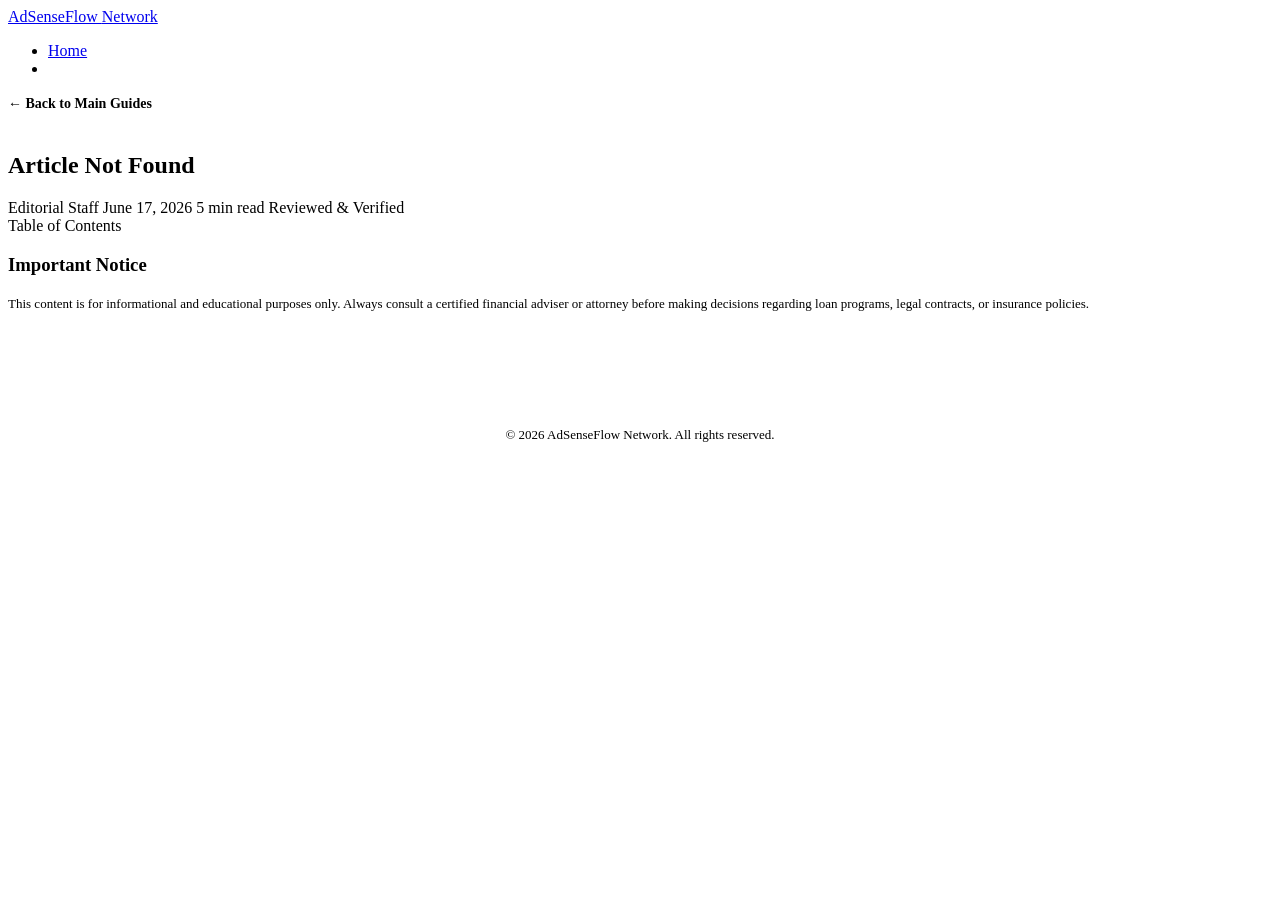
==== post.html @ 76a78857 "AutoPilot: update post.html" ====
<!DOCTYPE html>
<html lang="en">
<head>
  <meta charset="UTF-8">
  <meta name="viewport" content="width=device-width, initial-scale=1.0">
  <title>Article - AdSenseFlow Network</title>
  <link rel="stylesheet" href="blog.css">
  <link rel="preconnect" href="https://fonts.googleapis.com">
  <link rel="preconnect" href="https://fonts.gstatic.com" crossorigin>
  <link href="https://fonts.googleapis.com/css2?family=Inter:wght@400;500;600;700;800&display=swap" rel="stylesheet">
  <script src="data/keywords.js"></script>
  <script src="data/posts.js"></script>
  <script src="data/site-config.js" onerror="window.siteConfig=null;"></script>
</head>
<body>

  <!-- Blog Header -->
  <header>
    <div class="header-container">
      <a href="index.html" class="logo" id="site-logo">
        AdSenseFlow <span>Network</span>
      </a>
      <nav>
        <ul class="nav-links">
          <li><a href="index.html">Home</a></li>
          <li><a href="admin.html" style="background: var(--secondary); color: white; padding: 6px 12px; border-radius: 6px; font-size: 13px;">Admin Panel</a></li>
        </ul>
      </nav>
    </div>
  </header>

  <!-- Article Details Grid -->
  <main class="main-layout">
    <!-- Left Column: Article Body -->
    <article class="article-container">
      <a href="index.html" style="text-decoration: none; color: var(--primary); font-size: 14px; font-weight: 600; display: inline-flex; align-items: center; gap: 4px; margin-bottom: 20px;">
        &larr; Back to Main Guides
      </a>

      <div class="article-header">
        <h1 class="article-title" id="art-title">Loading Article...</h1>
        
        <div class="article-meta-info">
          <span class="author-badge" id="art-author">Editorial Staff</span>
          <span id="art-date">June 17, 2026</span>
          <span id="art-readtime">5 min read</span>
          <span class="editorial-status">Reviewed & Verified</span>
        </div>
      </div>

      <!-- Table of Contents Box -->
      <div class="toc-box">
        <div class="toc-title">Table of Contents</div>
        <ul class="toc-list" id="toc-list-container">
          <!-- Populated dynamically via JS -->
        </ul>
      </div>

      <!-- Article Rich Text Content -->
      <div class="article-body" id="art-content">
        <!-- Loaded dynamically via JS -->
      </div>
    </article>

    <!-- Right Column: Sidebar -->
    <aside class="sidebar">
      <!-- High CPC Sidebar Ad Slot -->
      <div class="adsense-placeholder sidebar-ad" id="post-sidebar-ad-slot">
        <!-- Dynamic Ad Banner -->
      </div>

      <!-- Custom Niche Advisory -->
      <div class="widget">
        <h3 class="widget-title">Important Notice</h3>
        <p style="font-size: 13px; color: var(--text-muted); line-height: 1.5;">
          This content is for informational and educational purposes only. Always consult a certified financial adviser or attorney before making decisions regarding loan programs, legal contracts, or insurance policies.
        </p>
      </div>
    </aside>
  </main>

  <footer style="text-align: center; padding: 40px 20px; border-top: 1px solid var(--border); color: var(--text-muted); font-size: 13px; background-color: white; margin-top: 60px;">
    <p>&copy; 2026 <span id="footer-site-name">AdSenseFlow Network</span>. All rights reserved.</p>
  </footer>

  <script>
    // Fetch Article from local data
    try {
      const urlParams = new URLSearchParams(window.location.search);
      const postId = urlParams.get('id');
      const localPosts = JSON.parse(localStorage.getItem('local_generated_posts')) || [];
      const allPosts = [...localPosts, ...(window.postsData || [])];
      const keywords = window.keywordsData || {};
      
      const post = allPosts.find(p => p.id === postId);
      if (post) {
        renderArticle(post, keywords);
      } else {
        document.getElementById('art-title').textContent = "Article Not Found";
      }
    } catch (err) {
      console.error("Error reading article data:", err);
    }

    function renderArticle(post, keywords) {
      document.title = `${post.title} - ${post.site}`;
      document.getElementById('site-logo').innerHTML = `${post.site.split(' ')[0]} <span>${post.site.split(' ').slice(1).join(' ') || 'Blog'}</span>`;
      document.getElementById('footer-site-name').textContent = post.site;

      document.getElementById('art-title').textContent = post.title;
      document.getElementById('art-author').textContent = `By ${post.author || post.user || 'Editorial Staff'}`;
      
      const publishDate = new Date(post.date);
      document.getElementById('art-date').textContent = publishDate.toLocaleDateString('en-US', {
        year: 'numeric', month: 'long', day: 'numeric'
      });
      document.getElementById('art-readtime').textContent = post.readTime || '5 min read';

      // Insert Content
      const bodyContainer = document.getElementById('art-content');
      bodyContainer.innerHTML = post.content;

      // Extract Headings for TOC
      const headings = bodyContainer.querySelectorAll('h2');
      const tocContainer = document.getElementById('toc-list-container');
      tocContainer.innerHTML = "";
      
      if (headings.length > 0) {
        headings.forEach((h, index) => {
          const id = `heading-${index}`;
          h.id = id;
          
          const li = document.createElement('li');
          li.innerHTML = `<a href="#${id}">${h.textContent}</a>`;
          tocContainer.appendChild(li);
        });
      } else {
        document.querySelector('.toc-box').style.display = 'none';
      }

      // Populate AdSense Placeholders inside the content
      populatePlaceholders(post.category);
    }

    function populatePlaceholders(niche) {
      // Sidebar Ad
      const ads = {
        finance: {
          title: "Top High-Yield Savings Accounts - Up to 5.2% APY",
          desc: "Maximize interest on cash with federally insured accounts. No monthly fees, minimum deposit starting at $100.",
          url: "www.smartfinance-yields.com"
        },
        insurance: {
          title: "Get Free Health Insurance Quotes in Under 60 Seconds",
          desc: "Self-employed plans start under $150/mo. Compare comprehensive medical, dental & vision plans.",
          url: "www.insurancechoice-us.com"
        },
        legal: {
          title: "Injured in a Car Crash? Claim Financial Compensation Today",
          desc: "Attorneys fight to win payment for medical expenses, lost wages, and pain. 100% free legal assessment.",
          url: "www.injuryhelp-network.com"
        },
        tech: {
          title: "Enterprise CRM Software - Free 14-Day Full Access Trial",
          desc: "Scale pipeline management, automate follow-ups, and integrate team emails in one intuitive workspace.",
          url: "www.growthflow-crm.com"
        }
      };

      const ad = ads[niche] || ads.finance;
      
      // Sidebar ad slot
      document.getElementById('post-sidebar-ad-slot').innerHTML = `
        <div class="simulated-ad-title" onclick="alert('Simulated AdSense revenue added! Niche value: ${niche}')">
          ${ad.title}
        </div>
        <div class="simulated-ad-desc">${ad.desc}</div>
        <div class="simulated-ad-url">${ad.url}</div>
      `;

      // Content Ads (dynamic matching within body)
      const inArticlePlaceholders = document.querySelectorAll('.adsense-placeholder');
      inArticlePlaceholders.forEach(placeholder => {
        if (placeholder.id === 'post-sidebar-ad-slot') return;
        
        const slotType = placeholder.dataset.slot;
        let slotAd = {...ad};
        
        if (slotType === 'top-banner') {
          slotAd.title = `AD: Best Local Offers for ${niche.toUpperCase()}`;
          slotAd.desc = `Instantly search and connect with qualified local professionals in your state. Compare ratings, prices and check certifications.`;
        } else {
          slotAd.title = `AD: Sponsored Official Guide for ${niche === 'finance' ? 'Refinancing Loans' : 'Claims & Savings'}`;
        }
        
        placeholder.innerHTML = `
          <div class="simulated-ad-title" onclick="alert('Simulated Content Ad click! High CPC CTR recorded for: ${niche}')">
            ${slotAd.title}
          </div>
          <div class="simulated-ad-desc">${slotAd.desc}</div>
          <div class="simulated-ad-url">${slotAd.url}</div>
        `;
      });
    }
  </script>
</body>
</html>
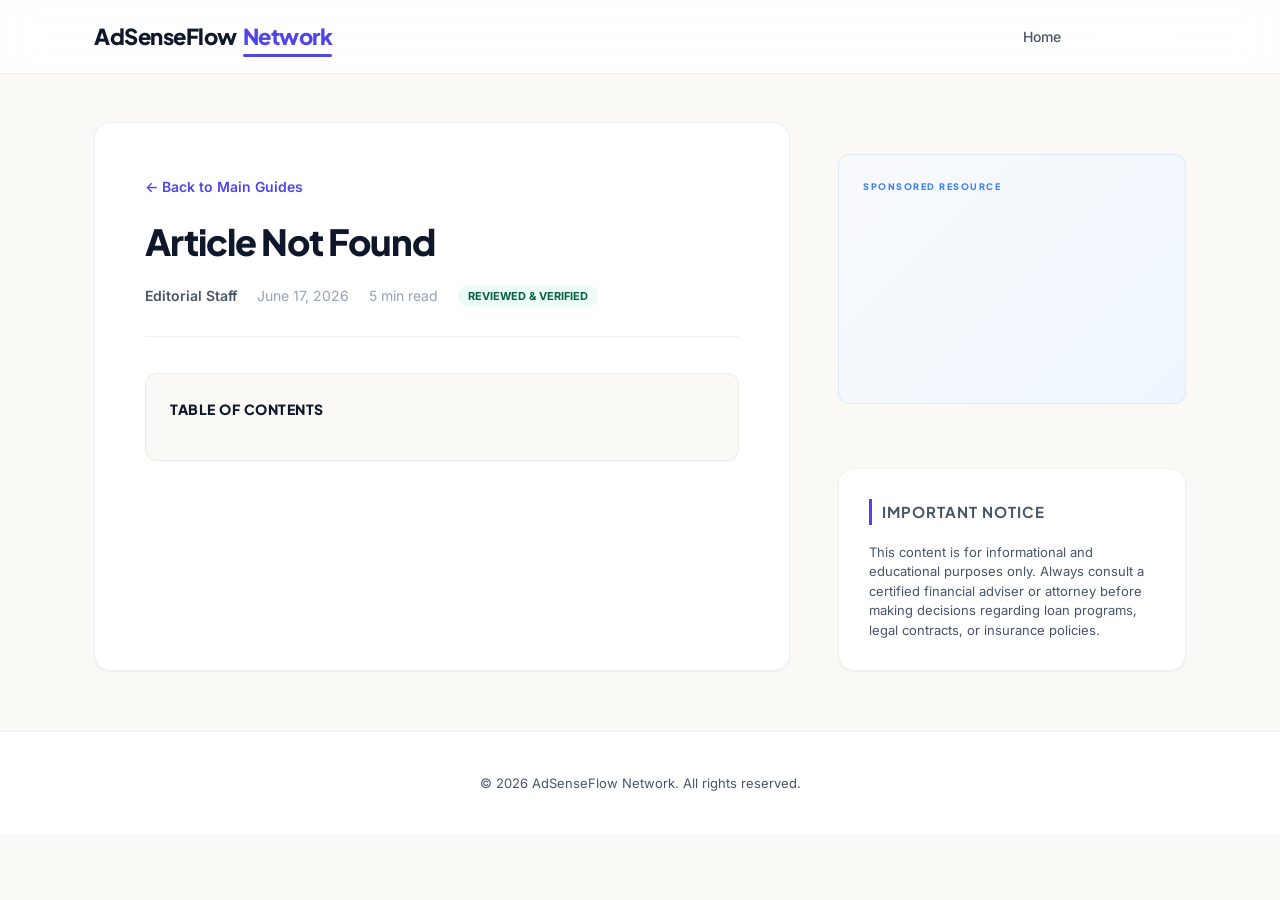
==== commit 79215ad6: "AutoPilot: update post.html" ====
--- a/post.html
+++ b/post.html
@@ -11,6 +11,29 @@
   <script src="data/keywords.js"></script>
   <script src="data/posts.js"></script>
   <script src="data/site-config.js" onerror="window.siteConfig=null;"></script>
+  <script>
+    // Apply Vercel Site-Specific Theme Config dynamically
+    if (window.siteConfig) {
+      const root = document.documentElement;
+      if (window.siteConfig.primaryColor) {
+        root.style.setProperty('--primary', window.siteConfig.primaryColor);
+        root.style.setProperty('--primary-glow', window.siteConfig.primaryColor + '1a');
+        root.style.setProperty('--border-focus', window.siteConfig.primaryColor);
+      }
+      if (window.siteConfig.bgMain) {
+        root.style.setProperty('--bg-main', window.siteConfig.bgMain);
+      }
+      if (window.siteConfig.fontHeading) {
+        root.style.setProperty('--font-headings', window.siteConfig.fontHeading);
+      }
+      // Add layout class after DOM content loaded
+      document.addEventListener('DOMContentLoaded', () => {
+        if (window.siteConfig.layoutStyle) {
+          document.body.classList.add('layout-' + window.siteConfig.layoutStyle);
+        }
+      });
+    }
+  </script>
 </head>
 <body>
 
@@ -84,6 +107,48 @@
   </footer>
 
   <script>
+    // 15개 사이트별 고유 디자인 테마 설정 (로컬 데모/어드민 환경에서도 실시간 반영되도록 동기화)
+    const SITE_DESIGN_THEMES = {
+      "Smart Wallet Guide": { primary: "#4f46e5", bg_main: "#faf9f6", font_headings: "'Plus Jakarta Sans'", layout: "modern" },
+      "Wealth Builder Daily": { primary: "#0f766e", bg_main: "#f4fcfb", font_headings: "'Outfit'", layout: "clean" },
+      "Federal Aid Center": { primary: "#1d4ed8", bg_main: "#f8fafc", font_headings: "'Inter'", layout: "classic" },
+      "Insurance Advisor US": { primary: "#047857", bg_main: "#f0fdf4", font_headings: "'Plus Jakarta Sans'", layout: "modern" },
+      "Premium Saver Blog": { primary: "#0369a1", bg_main: "#f0f9ff", font_headings: "'Outfit'", layout: "clean" },
+      "Care Cover Digest": { primary: "#0e7490", bg_main: "#f0fdfa", font_headings: "'Inter'", layout: "classic" },
+      "Justice Alert News": { primary: "#b91c1c", bg_main: "#fdf2f2", font_headings: "'Playfair Display', serif", layout: "serif" },
+      "Class Action Tracker": { primary: "#7c2d12", bg_main: "#fff7ed", font_headings: "'Merriweather', serif", layout: "serif" },
+      "Claim Rights Portal": { primary: "#1e293b", bg_main: "#fafafa", font_headings: "'Plus Jakarta Sans'", layout: "modern" },
+      "SaaS Finder Lab": { primary: "#6d28d9", bg_main: "#faf5ff", font_headings: "'Outfit'", layout: "clean" },
+      "Cloud Tech Review": { primary: "#0284c7", bg_main: "#f0f9ff", font_headings: "'Plus Jakarta Sans'", layout: "modern" },
+      "Secure Agency Blog": { primary: "#0f172a", bg_main: "#f8fafc", font_headings: "'Inter'", layout: "classic" },
+      "Side Income Engine": { primary: "#059669", bg_main: "#fafaf9", font_headings: "'Plus Jakarta Sans'", layout: "modern" },
+      "Passive Income Academy": { primary: "#b45309", bg_main: "#fffbeb", font_headings: "'Outfit'", layout: "clean" },
+      "Smart Dollar Hack": { primary: "#4f46e5", bg_main: "#f9fafb", font_headings: "'Inter'", layout: "classic" }
+    };
+
+    function applyDynamicTheme(theme) {
+      if (!theme) return;
+      const root = document.documentElement;
+      if (theme.primary) {
+        root.style.setProperty('--primary', theme.primary);
+        root.style.setProperty('--primary-glow', theme.primary + '1a');
+        root.style.setProperty('--border-focus', theme.primary);
+      }
+      if (theme.bg_main || theme.bgMain) {
+        root.style.setProperty('--bg-main', theme.bg_main || theme.bgMain);
+      }
+      if (theme.font_headings || theme.fontHeading) {
+        root.style.setProperty('--font-headings', theme.font_headings || theme.fontHeading);
+      }
+      
+      // 레이아웃 클래스 변경
+      document.body.className = document.body.className.replace(/\blayout-\S+/g, '');
+      const layout = theme.layout || theme.layoutStyle;
+      if (layout) {
+        document.body.classList.add('layout-' + layout);
+      }
+    }
+
     // Fetch Article from local data
     try {
       const urlParams = new URLSearchParams(window.location.search);
@@ -103,6 +168,12 @@
     }
 
     function renderArticle(post, keywords) {
+      // 실시간 테마 적용 (로컬 프리뷰 모드일 때 실행)
+      if (!window.siteConfig) {
+        const theme = SITE_DESIGN_THEMES[post.site];
+        applyDynamicTheme(theme);
+      }
+
       document.title = `${post.title} - ${post.site}`;
       document.getElementById('site-logo').innerHTML = `${post.site.split(' ')[0]} <span>${post.site.split(' ').slice(1).join(' ') || 'Blog'}</span>`;
       document.getElementById('footer-site-name').textContent = post.site;
--- a/blog.css
+++ b/blog.css
@@ -0,0 +1,570 @@
+/* blog.css - Ultra Premium, Modern & Minimalist Editorial Design System (US Style) */
+@import url('https://fonts.googleapis.com/css2?family=Plus+Jakarta+Sans:wght@400;500;600;700;800&family=Inter:wght@400;500;600&display=swap');
+
+:root {
+  --font-headings: 'Plus Jakarta Sans', -apple-system, sans-serif;
+  --font-body: 'Inter', -apple-system, sans-serif;
+  
+  /* Color Palette: Modern US Editorial (Sleek Slate & Royal Indigo Accent) */
+  --bg-main: #faf9f6; /* Premium Warm Off-White */
+  --bg-card: #ffffff;
+  --text-primary: #0f172a; /* Deep Slate/Navy */
+  --text-muted: #475569; /* Muted Slate */
+  --text-light: #94a3b8;
+  --primary: #4f46e5; /* Indigo */
+  --primary-glow: rgba(79, 70, 229, 0.1);
+  --border: rgba(15, 23, 42, 0.06); /* Soft subtle borders */
+  --border-focus: #4f46e5;
+  
+  --radius-lg: 16px;
+  --radius-md: 12px;
+  --radius-sm: 8px;
+  
+  --shadow-sm: 0 1px 3px rgba(0, 0, 0, 0.02), 0 1px 2px rgba(0, 0, 0, 0.04);
+  --shadow-md: 0 10px 30px -10px rgba(15, 23, 42, 0.08);
+  --transition: all 0.3s cubic-bezier(0.16, 1, 0.3, 1);
+}
+
+* {
+  box-sizing: border-box;
+  margin: 0;
+  padding: 0;
+  -webkit-font-smoothing: antialiased;
+}
+
+body {
+  font-family: var(--font-body);
+  background-color: var(--bg-main);
+  color: var(--text-primary);
+  line-height: 1.7;
+}
+
+/* Premium Navigation Header */
+header {
+  background: rgba(255, 255, 255, 0.85);
+  backdrop-filter: blur(20px);
+  -webkit-backdrop-filter: blur(20px);
+  border-bottom: 1px solid var(--border);
+  position: sticky;
+  top: 0;
+  z-index: 100;
+  transition: var(--transition);
+}
+
+.header-container {
+  max-width: 1140px;
+  margin: 0 auto;
+  display: flex;
+  justify-content: space-between;
+  align-items: center;
+  padding: 18px 24px;
+}
+
+.logo {
+  font-family: var(--font-headings);
+  font-size: 22px;
+  font-weight: 800;
+  color: var(--text-primary);
+  text-decoration: none;
+  letter-spacing: -0.5px;
+  display: flex;
+  align-items: center;
+  gap: 6px;
+}
+
+.logo span {
+  color: var(--primary);
+  position: relative;
+}
+
+.logo span::after {
+  content: '';
+  position: absolute;
+  bottom: -2px;
+  left: 0;
+  width: 100%;
+  height: 3px;
+  background-color: var(--primary);
+  border-radius: 2px;
+}
+
+.nav-links {
+  display: flex;
+  align-items: center;
+  gap: 24px;
+  list-style: none;
+}
+
+.nav-links a {
+  text-decoration: none;
+  color: var(--text-muted);
+  font-size: 14px;
+  font-weight: 500;
+  transition: var(--transition);
+}
+
+.nav-links a:hover {
+  color: var(--primary);
+}
+
+.site-selector-container {
+  display: flex;
+  align-items: center;
+  gap: 8px;
+  background: rgba(15, 23, 42, 0.03);
+  padding: 6px 14px;
+  border-radius: 30px;
+  border: 1px solid var(--border);
+}
+
+.site-select {
+  border: none;
+  background: transparent;
+  font-family: var(--font-headings);
+  font-weight: 700;
+  font-size: 12px;
+  color: var(--text-primary);
+  outline: none;
+  cursor: pointer;
+}
+
+/* Page Layout */
+.main-layout {
+  max-width: 1140px;
+  margin: 48px auto;
+  padding: 0 24px;
+  display: grid;
+  grid-template-columns: 8fr 4fr;
+  gap: 48px;
+}
+
+@media (max-width: 968px) {
+  .main-layout {
+    grid-template-columns: 1fr;
+    gap: 32px;
+    margin: 24px auto;
+  }
+}
+
+/* Category Menu Styles */
+.category-filter {
+  display: flex;
+  gap: 8px;
+  margin-bottom: 32px;
+  flex-wrap: wrap;
+  border-bottom: 1px solid var(--border);
+  padding-bottom: 12px;
+}
+
+.cat-btn {
+  padding: 6px 14px;
+  background-color: transparent;
+  border: none;
+  color: var(--text-muted);
+  font-family: var(--font-headings);
+  font-size: 13px;
+  font-weight: 600;
+  cursor: pointer;
+  transition: var(--transition);
+  position: relative;
+}
+
+.cat-btn::after {
+  content: '';
+  position: absolute;
+  bottom: -13px;
+  left: 0;
+  width: 100%;
+  height: 2px;
+  background-color: var(--primary);
+  transform: scaleX(0);
+  transition: var(--transition);
+}
+
+.cat-btn.active {
+  color: var(--primary);
+}
+
+.cat-btn.active::after {
+  transform: scaleX(1);
+}
+
+.cat-btn:hover {
+  color: var(--primary);
+}
+
+/* Headline Typography */
+h1, h2, h3, h4 {
+  font-family: var(--font-headings);
+  letter-spacing: -0.5px;
+  color: var(--text-primary);
+}
+
+/* Premium Post Cards Grid */
+.posts-grid {
+  display: grid;
+  grid-template-columns: 1fr;
+  gap: 32px;
+}
+
+.post-card {
+  background-color: var(--bg-card);
+  border-radius: var(--radius-lg);
+  border: 1px solid var(--border);
+  overflow: hidden;
+  box-shadow: var(--shadow-sm);
+  transition: var(--transition);
+  display: flex;
+  flex-direction: column;
+  padding: 30px;
+}
+
+.post-card:hover {
+  transform: translateY(-4px);
+  box-shadow: var(--shadow-md);
+  border-color: rgba(79, 70, 229, 0.15);
+}
+
+.post-tag {
+  align-self: flex-start;
+  padding: 4px 10px;
+  border-radius: 30px;
+  font-family: var(--font-headings);
+  font-size: 11px;
+  text-transform: uppercase;
+  font-weight: 700;
+  background-color: var(--primary-glow);
+  color: var(--primary);
+  margin-bottom: 16px;
+  letter-spacing: 0.5px;
+}
+
+.post-card-title {
+  font-size: 24px;
+  font-weight: 700;
+  margin-bottom: 12px;
+  line-height: 1.35;
+  color: var(--text-primary);
+  text-decoration: none;
+  transition: var(--transition);
+}
+
+.post-card-title:hover {
+  color: var(--primary);
+}
+
+.post-excerpt {
+  color: var(--text-muted);
+  font-size: 15px;
+  margin-bottom: 24px;
+  line-height: 1.6;
+}
+
+.post-meta {
+  display: flex;
+  justify-content: space-between;
+  font-size: 13px;
+  color: var(--text-light);
+  border-top: 1px solid var(--border);
+  padding-top: 16px;
+  align-items: center;
+}
+
+.post-meta span:first-child {
+  font-weight: 600;
+  color: var(--text-muted);
+}
+
+/* Elegant Sidebar Widget styling */
+.sidebar {
+  display: flex;
+  flex-direction: column;
+  gap: 32px;
+}
+
+.widget {
+  background-color: var(--bg-card);
+  border-radius: var(--radius-lg);
+  border: 1px solid var(--border);
+  padding: 30px;
+  box-shadow: var(--shadow-sm);
+}
+
+.widget-title {
+  font-size: 15px;
+  font-weight: 700;
+  text-transform: uppercase;
+  letter-spacing: 1px;
+  color: var(--text-muted);
+  margin-bottom: 18px;
+  border-left: 3px solid var(--primary);
+  padding-left: 10px;
+}
+
+.search-widget input {
+  width: 100%;
+  padding: 12px 16px;
+  border-radius: var(--radius-sm);
+  border: 1px solid var(--border);
+  font-family: inherit;
+  font-size: 14px;
+  background: var(--bg-main);
+  transition: var(--transition);
+}
+
+.search-widget input:focus {
+  outline: none;
+  background: #ffffff;
+  border-color: var(--primary);
+  box-shadow: 0 0 0 3px var(--primary-glow);
+}
+
+/* Premium Native-Style Simulated Ad slots */
+.adsense-placeholder {
+  background: linear-gradient(135deg, #f8fafc, #eff6ff);
+  border: 1px solid rgba(59, 130, 246, 0.12);
+  border-radius: var(--radius-md);
+  padding: 24px;
+  position: relative;
+  overflow: hidden;
+  margin: 32px 0;
+  display: flex;
+  flex-direction: column;
+}
+
+.adsense-placeholder::before {
+  content: "Sponsored Resource";
+  font-family: var(--font-headings);
+  font-size: 9px;
+  color: #3b82f6;
+  text-transform: uppercase;
+  letter-spacing: 1.5px;
+  font-weight: 800;
+  margin-bottom: 12px;
+  display: block;
+}
+
+.adsense-placeholder.sidebar-ad {
+  min-height: 250px;
+}
+
+.adsense-placeholder.article-ad {
+  background: linear-gradient(135deg, #fffbeb, #fffbeb);
+  border: 1px solid rgba(217, 119, 6, 0.15);
+}
+
+.adsense-placeholder.article-ad::before {
+  content: "RECOMMENDED SOLUTION";
+  color: #d97706;
+}
+
+.simulated-ad-title {
+  font-family: var(--font-headings);
+  font-size: 16px;
+  font-weight: 700;
+  color: #1e3a8a;
+  margin-bottom: 6px;
+  cursor: pointer;
+  line-height: 1.35;
+}
+.simulated-ad-title:hover {
+  color: var(--primary);
+  text-decoration: underline;
+}
+.simulated-ad-desc {
+  font-size: 13.5px;
+  color: #4b5563;
+  margin-bottom: 12px;
+}
+.simulated-ad-url {
+  font-size: 11px;
+  color: #10b981;
+  font-weight: 600;
+}
+
+/* Clean Editorial Article Page */
+.article-container {
+  background-color: var(--bg-card);
+  border-radius: var(--radius-lg);
+  border: 1px solid var(--border);
+  padding: 50px;
+  box-shadow: var(--shadow-sm);
+}
+
+@media (max-width: 768px) {
+  .article-container {
+    padding: 24px;
+  }
+}
+
+.article-header {
+  margin-bottom: 36px;
+  border-bottom: 1px solid var(--border);
+  padding-bottom: 28px;
+}
+
+.article-title {
+  font-size: 36px;
+  font-weight: 800;
+  color: var(--text-primary);
+  line-height: 1.25;
+  margin-bottom: 20px;
+  letter-spacing: -1px;
+}
+
+.article-meta-info {
+  display: flex;
+  gap: 20px;
+  color: var(--text-light);
+  font-size: 14px;
+  flex-wrap: wrap;
+  align-items: center;
+}
+
+.author-badge {
+  display: flex;
+  align-items: center;
+  gap: 8px;
+  font-weight: 600;
+  color: var(--text-muted);
+}
+
+.editorial-status {
+  padding: 2px 10px;
+  background-color: #ecfdf5;
+  color: #065f46;
+  border-radius: 30px;
+  font-size: 11px;
+  font-weight: 700;
+  text-transform: uppercase;
+}
+
+/* TOC (Table of Contents) Premium Styling */
+.toc-box {
+  background-color: var(--bg-main);
+  border: 1px solid var(--border);
+  border-radius: var(--radius-md);
+  padding: 24px;
+  margin: 36px 0;
+}
+.toc-title {
+  font-family: var(--font-headings);
+  font-weight: 800;
+  font-size: 14px;
+  text-transform: uppercase;
+  letter-spacing: 0.5px;
+  margin-bottom: 14px;
+  color: var(--text-primary);
+}
+.toc-list {
+  list-style: none;
+  padding-left: 0;
+}
+.toc-list li {
+  margin-bottom: 10px;
+  position: relative;
+  padding-left: 14px;
+}
+.toc-list li::before {
+  content: "→";
+  position: absolute;
+  left: 0;
+  color: var(--primary);
+  font-weight: 600;
+}
+.toc-list a {
+  color: var(--primary);
+  text-decoration: none;
+  font-size: 14px;
+  font-weight: 500;
+  transition: var(--transition);
+}
+.toc-list a:hover {
+  color: var(--text-primary);
+  text-decoration: underline;
+}
+
+/* Rich text elements inside article */
+.article-body p {
+  margin-bottom: 24px;
+  font-size: 16.5px;
+  line-height: 1.8;
+  color: #334155; /* Neutral Dark Slate */
+}
+
+.article-body h2 {
+  font-size: 24px;
+  font-weight: 800;
+  margin-top: 48px;
+  margin-bottom: 18px;
+  color: var(--text-primary);
+}
+
+.article-body h3 {
+  font-size: 19px;
+  font-weight: 700;
+  margin-top: 32px;
+  margin-bottom: 14px;
+  color: var(--text-primary);
+}
+
+.article-body table {
+  width: 100%;
+  border-collapse: collapse;
+  margin: 32px 0;
+  box-shadow: var(--shadow-sm);
+  border-radius: var(--radius-sm);
+  overflow: hidden;
+  border: 1px solid var(--border);
+}
+
+.article-body th, .article-body td {
+  padding: 14px 18px;
+  text-align: left;
+  border-bottom: 1px solid var(--border);
+  font-size: 14.5px;
+}
+
+.article-body th {
+  background-color: var(--bg-main);
+  font-weight: 700;
+  font-family: var(--font-headings);
+  color: var(--text-primary);
+}
+
+.article-body ul, .article-body ol {
+  margin-bottom: 24px;
+  padding-left: 28px;
+}
+
+.article-body li {
+  margin-bottom: 10px;
+  color: #334155;
+  font-size: 16px;
+}
+
+/* FAQ section */
+.faq-item {
+  border: 1px solid var(--border);
+  border-radius: var(--radius-md);
+  padding: 20px;
+  margin-bottom: 18px;
+  background-color: var(--bg-main);
+  transition: var(--transition);
+}
+.faq-item:hover {
+  border-color: rgba(79, 70, 229, 0.12);
+  background-color: #ffffff;
+}
+.faq-item h3 {
+  font-size: 16px !important;
+  margin-top: 0 !important;
+  margin-bottom: 8px !important;
+  color: var(--text-primary);
+  font-weight: 700;
+}
+.faq-item p {
+  margin-bottom: 0 !important;
+  font-size: 14.5px !important;
+  color: var(--text-muted);
+}
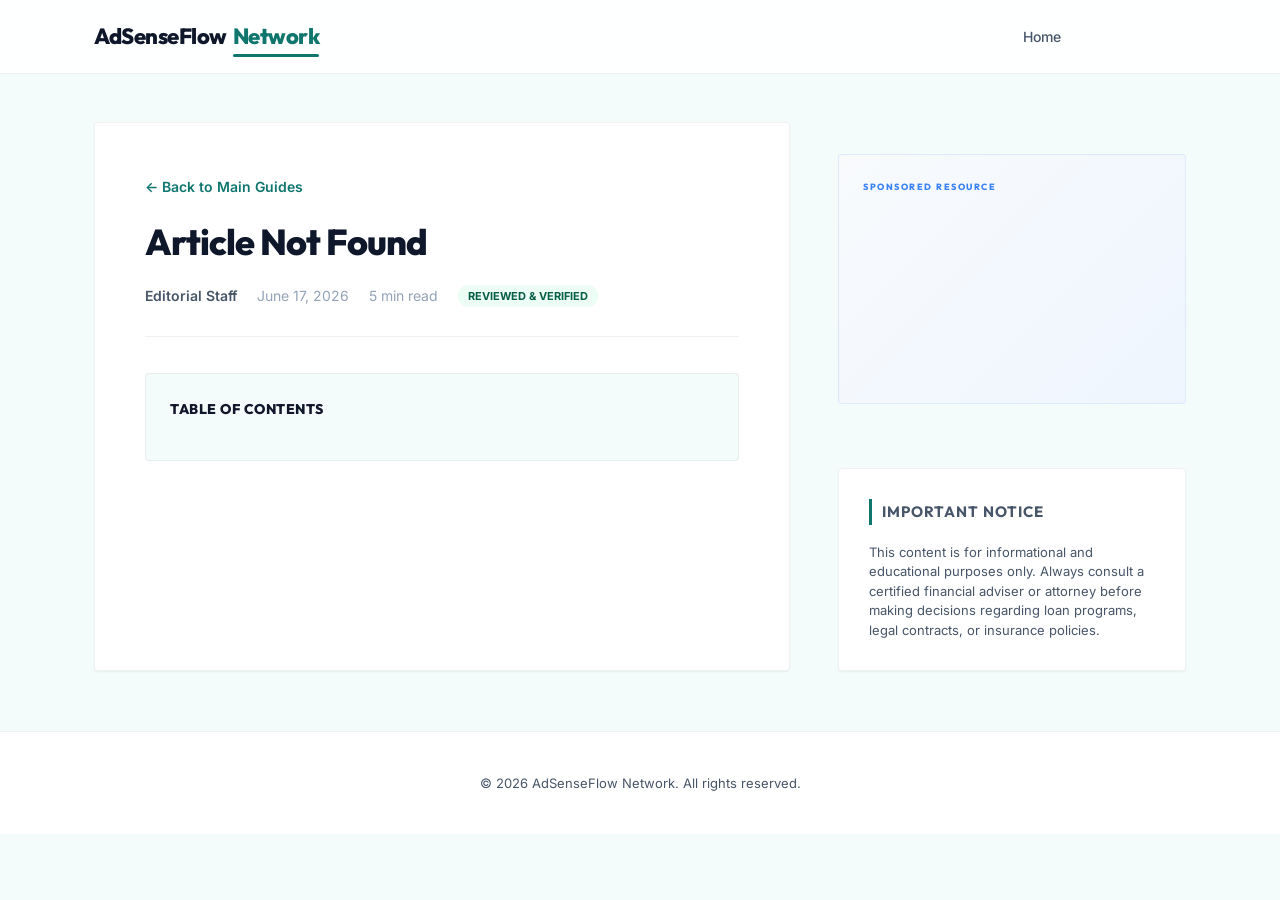
==== commit 74a073bc: "AutoPilot: update post.html" ====
--- a/post.html
+++ b/post.html
@@ -71,6 +71,9 @@
         </div>
       </div>
 
+      <!-- Dynamic Legal/Financial Disclaimer Box -->
+      <div class="niche-disclaimer-box" id="niche-disclaimer-container" style="display: none;"></div>
+
       <!-- Table of Contents Box -->
       <div class="toc-box">
         <div class="toc-title">Table of Contents</div>
@@ -180,6 +183,44 @@
 
       document.getElementById('art-title').textContent = post.title;
       document.getElementById('art-author').textContent = `By ${post.author || post.user || 'Editorial Staff'}`;
+
+      // Populate Niche-Specific Disclaimer Box
+      const disclaimerContainer = document.getElementById('niche-disclaimer-container');
+      if (disclaimerContainer) {
+        const disclaimers = {
+          legal: `
+            <strong>⚠️ Legal Notice & Risk Disclosure</strong>
+            U.S. litigation and dispute claims carry significant financial risks and strict procedural limits. 
+            The content on this portal is for general informational and educational purposes only and does NOT constitute formal legal advice or representation. 
+            No attorney-client relationship is formed by reading this website. 
+            Always consult a licensed attorney in your state before filing any legal claim or signing contractual agreements.
+          `,
+          finance: `
+            <strong>📊 Financial & Tax Advisory Disclosure</strong>
+            Personal finance and taxation strategies are subject to complex federal and state codes that change frequently. 
+            This guide is provided for educational and general information purposes only and does not constitute financial, investment, or tax advice. 
+            Past performance of programs or savings models does not guarantee future results. 
+            Always consult a Certified Financial Planner (CFP) or a Certified Public Accountant (CPA) before making major financial decisions.
+          `,
+          insurance: `
+            <strong>🛡️ Insurance Coverage Disclaimer</strong>
+            We are not a licensed insurance carrier, underwriter, or government agency. 
+            Insurance quotes, premiums, and policies vary significantly by individual eligibility, state laws, and local ZIP codes. 
+            This information is a market summary and does not constitute a binding quote. 
+            Always consult a licensed local insurance agent or broker before enrolling in Medicare or any private policy.
+          `,
+          tech: `
+            <strong>💻 Tech Implementation & Compliance Disclaimer</strong>
+            Software deployments, SaaS tools, and hosting setups carry security compliance risks. 
+            This material is for informational evaluations only. 
+            Verify software specifications, system security, and specific compliance mandates (SOC2, GDPR, HIPAA) with certified IT professionals before implementation.
+          `
+        };
+        const niche = post.category || 'finance';
+        disclaimerContainer.className = `niche-disclaimer-box ${niche}`;
+        disclaimerContainer.innerHTML = disclaimers[niche] || disclaimers.finance;
+        disclaimerContainer.style.display = 'block';
+      }
       
       const publishDate = new Date(post.date);
       document.getElementById('art-date').textContent = publishDate.toLocaleDateString('en-US', {
--- a/blog.css
+++ b/blog.css
@@ -1,5 +1,5 @@
 /* blog.css - Ultra Premium, Modern & Minimalist Editorial Design System (US Style) */
-@import url('https://fonts.googleapis.com/css2?family=Plus+Jakarta+Sans:wght@400;500;600;700;800&family=Inter:wght@400;500;600&display=swap');
+@import url('https://fonts.googleapis.com/css2?family=Plus+Jakarta+Sans:wght@400;500;600;700;800&family=Outfit:wght@400;500;600;700;800&family=Inter:wght@400;500;600;700;800&family=Playfair+Display:ital,wght@0,400;0,700;1,400&family=Merriweather:ital,wght@0,300;0,700;1,300&display=swap');
 
 :root {
   --font-headings: 'Plus Jakarta Sans', -apple-system, sans-serif;
@@ -568,3 +568,54 @@
   font-size: 14.5px !important;
   color: var(--text-muted);
 }
+
+/* --- Layout Variations for 15-Site Network --- */
+/* Clean Layout Style */
+body.layout-clean {
+  --radius-lg: 4px;
+  --radius-md: 4px;
+  --radius-sm: 2px;
+}
+body.layout-clean .post-card {
+  border: none;
+  border-bottom: 1px solid var(--border);
+  border-radius: 0;
+  padding: 24px 0;
+  box-shadow: none;
+  background: transparent;
+}
+body.layout-clean .post-card:hover {
+  transform: none;
+  box-shadow: none;
+  border-bottom-color: var(--primary);
+}
+
+/* Classic Layout Style */
+body.layout-classic {
+  --radius-lg: 0px;
+  --radius-md: 0px;
+  --radius-sm: 0px;
+}
+body.layout-classic .post-card {
+  border: 2px solid var(--text-primary);
+  box-shadow: 4px 4px 0px var(--text-primary);
+}
+body.layout-classic .post-card:hover {
+  transform: translate(-2px, -2px);
+  box-shadow: 6px 6px 0px var(--text-primary);
+}
+
+/* Serif Layout Style */
+body.layout-serif {
+  --font-body: 'Merriweather', Georgia, serif;
+}
+body.layout-serif .post-card {
+  border: 1px solid rgba(0,0,0,0.08);
+  border-radius: 8px;
+  background-color: #fff;
+}
+body.layout-serif .article-container {
+  font-family: 'Merriweather', Georgia, serif;
+  line-height: 1.9;
+}
+
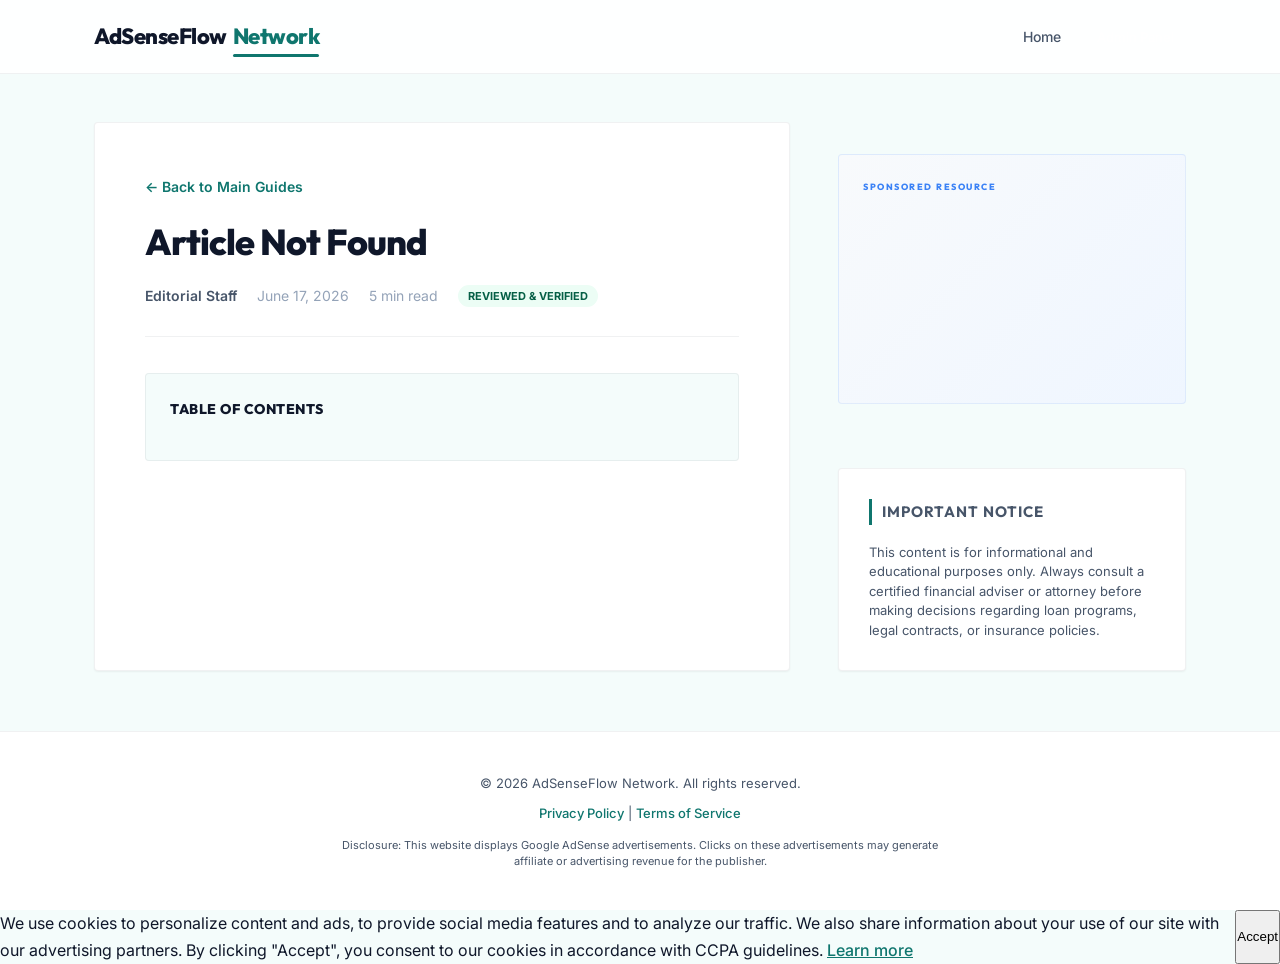
==== commit d1d4aac3: "AutoPilot: update post.html" ====
--- a/post.html
+++ b/post.html
@@ -107,6 +107,8 @@
 
   <footer style="text-align: center; padding: 40px 20px; border-top: 1px solid var(--border); color: var(--text-muted); font-size: 13px; background-color: white; margin-top: 60px;">
     <p>&copy; 2026 <span id="footer-site-name">AdSenseFlow Network</span>. All rights reserved.</p>
+    <p style="margin-top: 8px;"><a href="privacy.html" style="color: var(--primary); text-decoration: none; font-weight: 500;">Privacy Policy</a> | <a href="terms.html" style="color: var(--primary); text-decoration: none; font-weight: 500;">Terms of Service</a></p>
+    <p style="margin-top: 12px; font-size: 11px; max-width: 600px; margin-left: auto; margin-right: auto; line-height: 1.5;">Disclosure: This website displays Google AdSense advertisements. Clicks on these advertisements may generate affiliate or advertising revenue for the publisher.</p>
   </footer>
 
   <script>
@@ -314,6 +316,28 @@
         `;
       });
     }
+
+    // Cookie Consent Handlers
+    document.addEventListener('DOMContentLoaded', () => {
+      if (!localStorage.getItem('cookie_consent_accepted')) {
+        document.getElementById('cookie-consent-banner').style.display = 'flex';
+      }
+    });
+
+    function acceptCookies() {
+      localStorage.setItem('cookie_consent_accepted', 'true');
+      const banner = document.getElementById('cookie-consent-banner');
+      banner.style.opacity = '0';
+      setTimeout(() => {
+        banner.style.display = 'none';
+      }, 300);
+    }
   </script>
+
+  <!-- California Cookie Consent Banner -->
+  <div class="cookie-banner" id="cookie-consent-banner" style="display: none;">
+    <p>We use cookies to personalize content and ads, to provide social media features and to analyze our traffic. We also share information about your use of our site with our advertising partners. By clicking "Accept", you consent to our cookies in accordance with CCPA guidelines. <a href="privacy.html" style="color: var(--primary); text-decoration: underline; font-weight: 500;">Learn more</a></p>
+    <button onclick="acceptCookies()">Accept</button>
+  </div>
 </body>
 </html>
--- a/blog.css
+++ b/blog.css
@@ -619,3 +619,44 @@
   line-height: 1.9;
 }
 
+/* Premium Niche-Specific Disclaimer Box */
+.niche-disclaimer-box {
+  background-color: #fffbeb;
+  border-left: 4px solid #d97706;
+  padding: 16px 20px;
+  border-radius: 8px;
+  margin-bottom: 28px;
+  font-size: 13.5px;
+  color: #78350f;
+  line-height: 1.6;
+}
+.niche-disclaimer-box.legal {
+  background-color: #fef2f2;
+  border-left-color: #ef4444;
+  color: #991b1b;
+}
+.niche-disclaimer-box.finance {
+  background-color: #f0fdf4;
+  border-left-color: #22c55e;
+  color: #166534;
+}
+.niche-disclaimer-box.insurance {
+  background-color: #f0f9ff;
+  border-left-color: #0ea5e9;
+  color: #075985;
+}
+.niche-disclaimer-box.tech {
+  background-color: #f8fafc;
+  border-left-color: #64748b;
+  color: #334155;
+}
+.niche-disclaimer-box strong {
+  display: block;
+  margin-bottom: 4px;
+  font-weight: 700;
+  text-transform: uppercase;
+  font-size: 11.5px;
+  letter-spacing: 0.5px;
+}
+
+
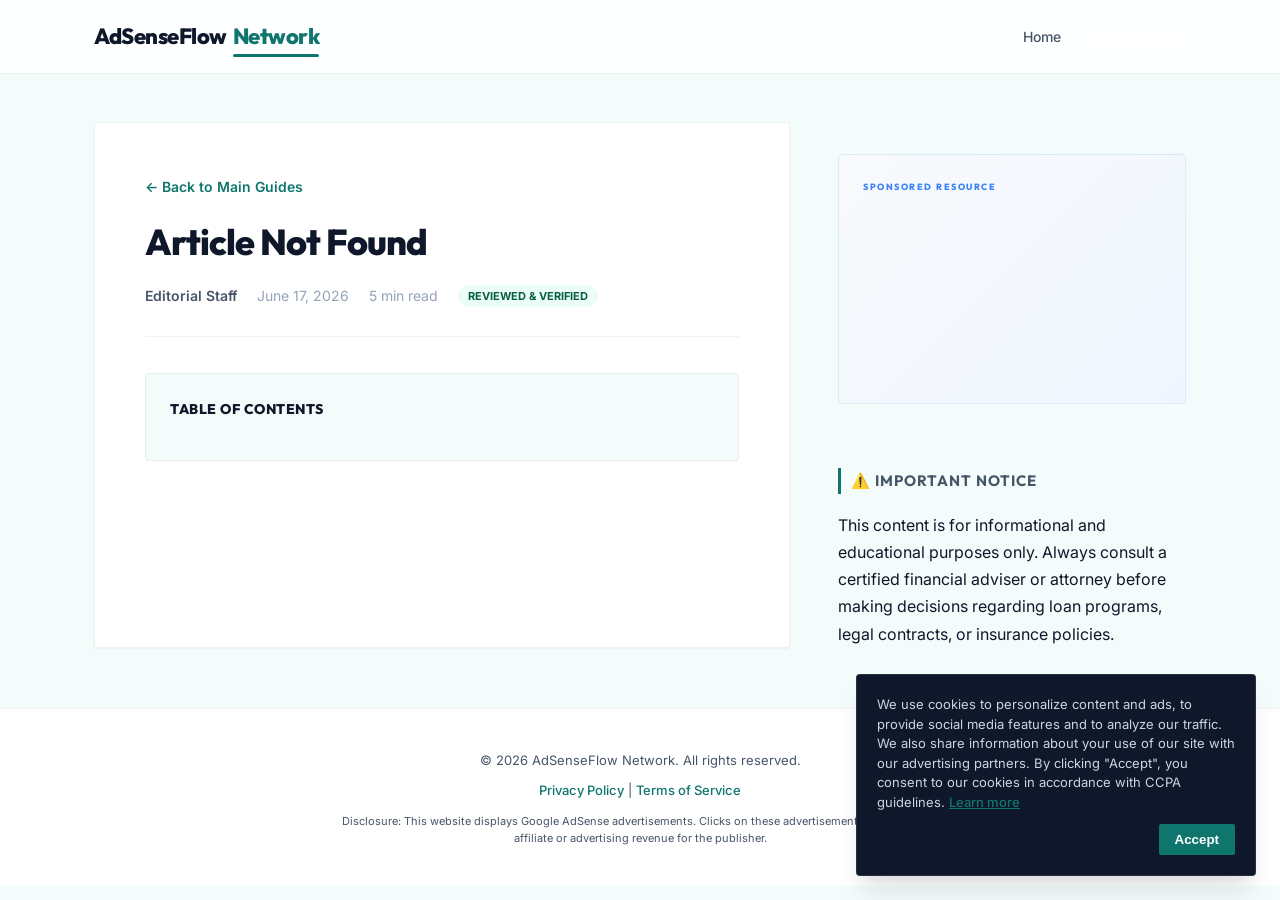
==== commit 63f760c5: "AutoPilot: update post.html" ====
--- a/post.html
+++ b/post.html
@@ -96,9 +96,9 @@
       </div>
 
       <!-- Custom Niche Advisory -->
-      <div class="widget">
-        <h3 class="widget-title">Important Notice</h3>
-        <p style="font-size: 13px; color: var(--text-muted); line-height: 1.5;">
+      <div class="notice-widget">
+        <h3 class="widget-title">⚠️ Important Notice</h3>
+        <p>
           This content is for informational and educational purposes only. Always consult a certified financial adviser or attorney before making decisions regarding loan programs, legal contracts, or insurance policies.
         </p>
       </div>
--- a/blog.css
+++ b/blog.css
@@ -659,4 +659,50 @@
   letter-spacing: 0.5px;
 }
 
-
+/* Cookie Consent Banner */
+.cookie-banner {
+  position: fixed;
+  bottom: 24px;
+  right: 24px;
+  max-width: 400px;
+  background-color: #0f172a;
+  color: #ffffff;
+  padding: 20px;
+  border-radius: var(--radius-md);
+  box-shadow: 0 20px 25px -5px rgba(0, 0, 0, 0.1), 0 10px 10px -5px rgba(0, 0, 0, 0.04);
+  z-index: 1000;
+  display: flex;
+  flex-direction: column;
+  gap: 12px;
+  border: 1px solid rgba(255, 255, 255, 0.1);
+  font-size: 13px;
+  line-height: 1.5;
+  transition: opacity 0.3s ease;
+}
+.cookie-banner p {
+  color: #cbd5e1;
+}
+.cookie-banner button {
+  background-color: var(--primary);
+  color: white;
+  border: none;
+  padding: 8px 16px;
+  border-radius: var(--radius-sm);
+  font-weight: 600;
+  cursor: pointer;
+  align-self: flex-end;
+  transition: var(--transition);
+}
+.cookie-banner button:hover {
+  filter: brightness(1.1);
+}
+@media (max-width: 480px) {
+  .cookie-banner {
+    left: 20px;
+    right: 20px;
+    bottom: 20px;
+  }
+}
+
+
+
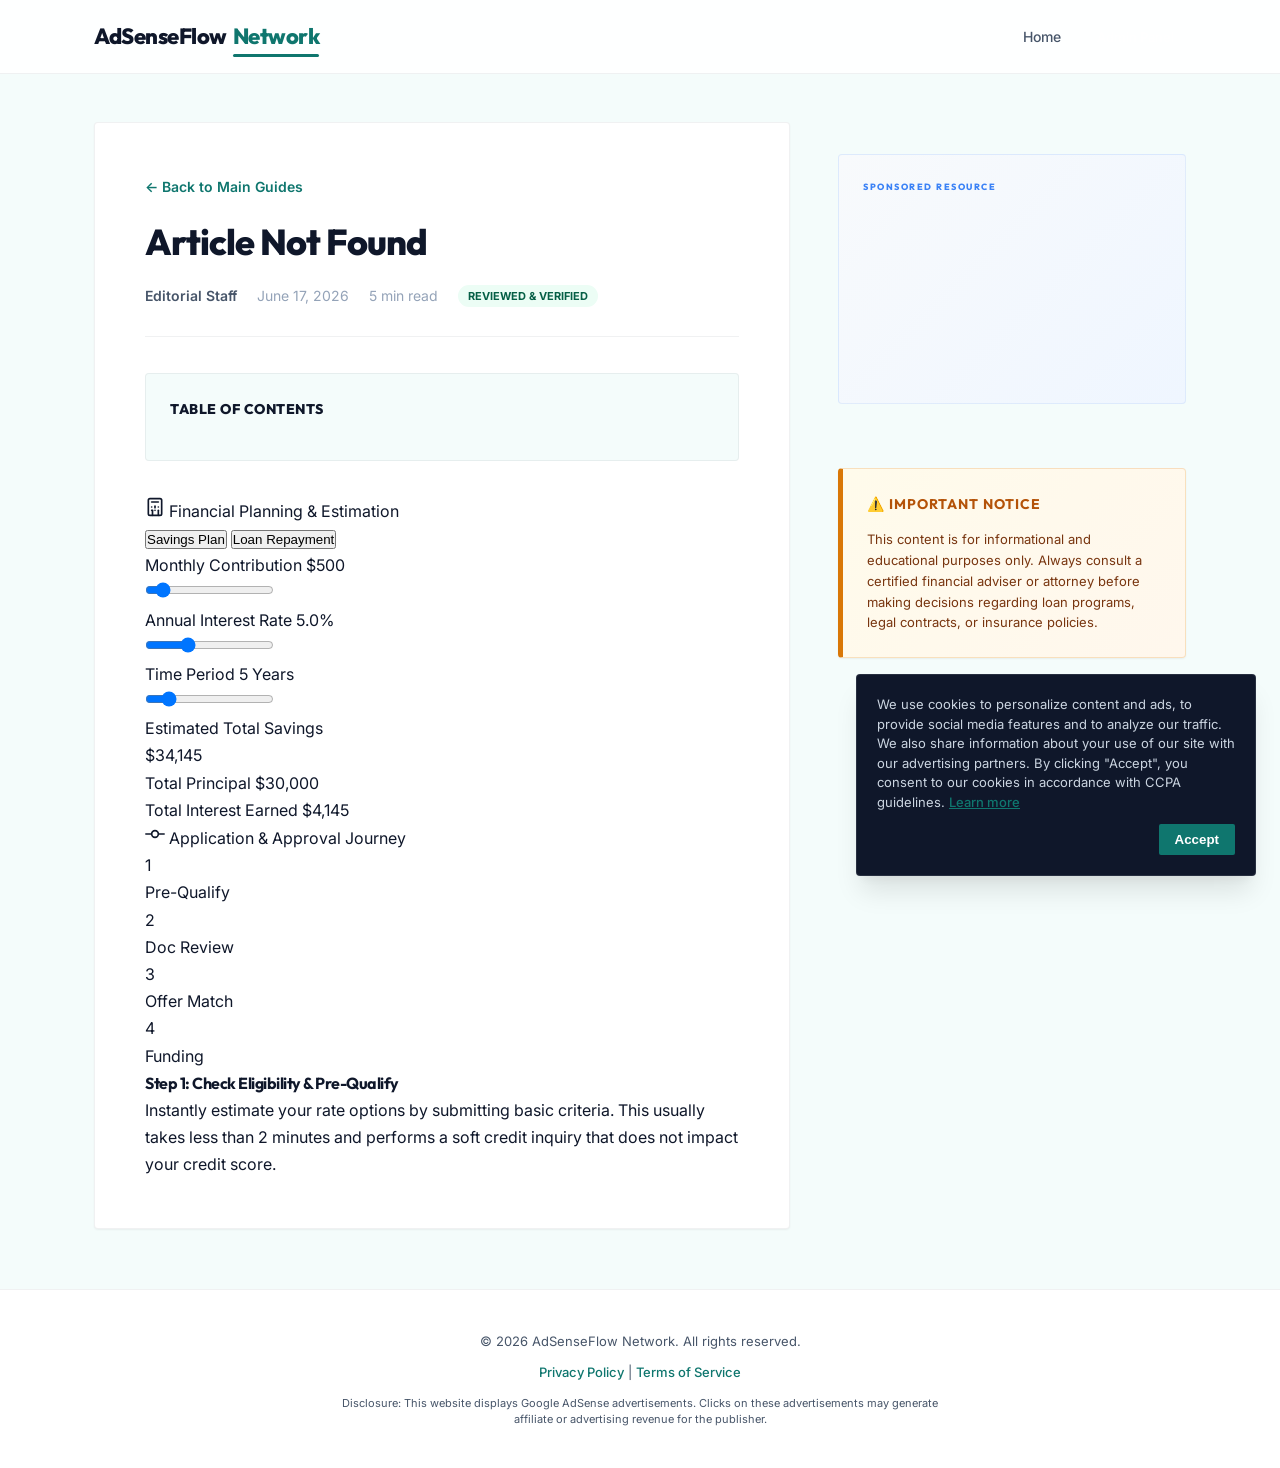
==== commit ca73bc4c: "AutoPilot: update post.html" ====
--- a/post.html
+++ b/post.html
@@ -86,6 +86,90 @@
       <div class="article-body" id="art-content">
         <!-- Loaded dynamically via JS -->
       </div>
+
+      <!-- Visual Calculator Widget -->
+      <div class="interactive-calculator-card" id="calculator-section">
+        <div class="calc-header">
+          <div class="calc-title">
+            <svg width="20" height="20" viewBox="0 0 24 24" fill="none" stroke="currentColor" stroke-width="2" stroke-linecap="round" stroke-linejoin="round" class="feather feather-calculator"><rect x="4" y="2" width="16" height="20" rx="2" ry="2"></rect><line x1="9" y1="22" x2="9" y2="16"></line><line x1="8" y1="6" x2="16" y2="6"></line><line x1="16" y1="16" x2="16" y2="22"></line><line x1="12" y1="11" x2="12" y2="13"></line><line x1="8" y1="12" x2="8" y2="12"></line><line x1="8" y1="16" x2="8" y2="16"></line><line x1="16" y1="12" x2="16" y2="12"></line><line x1="12" y1="16" x2="12" y2="16"></line></svg>
+            Financial Planning & Estimation
+          </div>
+          <div class="calc-tabs">
+            <button class="calc-tab-btn active" id="calc-tab-savings" onclick="setCalcTab('savings')">Savings Plan</button>
+            <button class="calc-tab-btn" id="calc-tab-loan" onclick="setCalcTab('loan')">Loan Repayment</button>
+          </div>
+        </div>
+        <div class="calc-grid">
+          <div class="calc-inputs">
+            <div class="calc-input-group">
+              <div class="calc-label-row">
+                <span id="calc-label-principal">Monthly Contribution</span>
+                <span class="calc-value-display" id="calc-val-principal">$500</span>
+              </div>
+              <input type="range" class="calc-slider" id="calc-slider-principal" min="50" max="5000" step="50" value="500" oninput="calculateResults()">
+            </div>
+            <div class="calc-input-group">
+              <div class="calc-label-row">
+                <span>Annual Interest Rate</span>
+                <span class="calc-value-display" id="calc-val-rate">5.0%</span>
+              </div>
+              <input type="range" class="calc-slider" id="calc-slider-rate" min="0.5" max="15" stroke-width="2" step="0.1" value="5.0" oninput="calculateResults()">
+            </div>
+            <div class="calc-input-group">
+              <div class="calc-label-row">
+                <span id="calc-label-term">Time Period</span>
+                <span class="calc-value-display" id="calc-val-term">5 Years</span>
+              </div>
+              <input type="range" class="calc-slider" id="calc-slider-term" min="1" max="30" step="1" value="5" oninput="calculateResults()">
+            </div>
+          </div>
+          <div class="calc-results">
+            <div class="calc-result-title" id="calc-result-heading">Estimated Total Savings</div>
+            <div class="calc-result-value" id="calc-result-total">$34,038</div>
+            <div class="calc-breakdown">
+              <div class="calc-breakdown-row">
+                <span id="calc-break-principal-label">Total Principal</span>
+                <span id="calc-break-principal-val">$30,000</span>
+              </div>
+              <div class="calc-breakdown-row">
+                <span id="calc-break-interest-label">Total Interest Earned</span>
+                <span id="calc-break-interest-val">$4,038</span>
+              </div>
+            </div>
+          </div>
+        </div>
+      </div>
+
+      <!-- Step-by-Step Interactive Timeline Graphic -->
+      <div class="interactive-timeline-card" id="timeline-section">
+        <div class="timeline-title">
+          <svg width="20" height="20" viewBox="0 0 24 24" fill="none" stroke="currentColor" stroke-width="2" stroke-linecap="round" stroke-linejoin="round" class="feather feather-git-commit"><circle cx="12" cy="12" r="4"></circle><line x1="1.05" y1="12" x2="7" y2="12"></line><line x1="17.01" y1="12" x2="22.96" y2="12"></line></svg>
+          Application & Approval Journey
+        </div>
+        <div class="timeline-steps">
+          <div class="timeline-progress-line" id="timeline-progress"></div>
+          <div class="timeline-step-node active" onclick="activateStep(0)">
+            <div class="timeline-node-circle">1</div>
+            <div class="timeline-node-label">Pre-Qualify</div>
+          </div>
+          <div class="timeline-step-node" onclick="activateStep(1)">
+            <div class="timeline-node-circle">2</div>
+            <div class="timeline-node-label">Doc Review</div>
+          </div>
+          <div class="timeline-step-node" onclick="activateStep(2)">
+            <div class="timeline-node-circle">3</div>
+            <div class="timeline-node-label">Offer Match</div>
+          </div>
+          <div class="timeline-step-node" onclick="activateStep(3)">
+            <div class="timeline-node-circle">4</div>
+            <div class="timeline-node-label">Funding</div>
+          </div>
+        </div>
+        <div class="timeline-details-pane" id="timeline-details">
+          <h4>Step 1: Check Eligibility & Pre-Qualify</h4>
+          <p>Instantly estimate your rate options by submitting basic criteria. This usually takes less than 2 minutes and performs a soft credit inquiry that does not impact your credit score.</p>
+        </div>
+      </div>
     </article>
 
     <!-- Right Column: Sidebar -->
@@ -191,31 +275,20 @@
       if (disclaimerContainer) {
         const disclaimers = {
           legal: `
-            <strong>⚠️ Legal Notice & Risk Disclosure</strong>
-            U.S. litigation and dispute claims carry significant financial risks and strict procedural limits. 
-            The content on this portal is for general informational and educational purposes only and does NOT constitute formal legal advice or representation. 
-            No attorney-client relationship is formed by reading this website. 
-            Always consult a licensed attorney in your state before filing any legal claim or signing contractual agreements.
+            <strong>⚠️ ATTORNEY-CLIENT RELATIONSHIP DISCLAIMER</strong>
+            This article is for informational and educational purposes only and does not constitute formal legal advice, solicitation, or establish an attorney-client relationship. Lawsuit deadlines, eligibility criteria, and settlement payouts vary strictly by jurisdiction and are subject to change. Always consult with a licensed, qualified attorney in your state regarding your specific legal rights before filing a claim or signing agreements.
           `,
           finance: `
-            <strong>📊 Financial & Tax Advisory Disclosure</strong>
-            Personal finance and taxation strategies are subject to complex federal and state codes that change frequently. 
-            This guide is provided for educational and general information purposes only and does not constitute financial, investment, or tax advice. 
-            Past performance of programs or savings models does not guarantee future results. 
-            Always consult a Certified Financial Planner (CFP) or a Certified Public Accountant (CPA) before making major financial decisions.
+            <strong>📊 FINANCIAL & TAX ADVISORY DISCLAIMER</strong>
+            The information provided on this website is for informational and educational purposes only and does not constitute professional financial, investment, or tax advice. We are not Certified Financial Planners (CFP) or Certified Public Accountants (CPA). Financial regulations, interest rates, and government assistance eligibility criteria change frequently. Always consult with a licensed financial advisor or tax professional before making major investment decisions.
           `,
           insurance: `
-            <strong>🛡️ Insurance Coverage Disclaimer</strong>
-            We are not a licensed insurance carrier, underwriter, or government agency. 
-            Insurance quotes, premiums, and policies vary significantly by individual eligibility, state laws, and local ZIP codes. 
-            This information is a market summary and does not constitute a binding quote. 
-            Always consult a licensed local insurance agent or broker before enrolling in Medicare or any private policy.
+            <strong>🛡️ INSURANCE COVERAGE & POLICY ESTIMATE DISCLAIMER</strong>
+            This content is a market summary provided for educational purposes and does not constitute a binding quote or official advisory. We are not a licensed insurance carrier, underwriter, agency, or state regulatory body. Insurance policies, coverage options, and premium estimates vary significantly based on ZIP code, health status, and state regulations. Verify all details directly with a licensed insurance agent or broker.
           `,
           tech: `
-            <strong>💻 Tech Implementation & Compliance Disclaimer</strong>
-            Software deployments, SaaS tools, and hosting setups carry security compliance risks. 
-            This material is for informational evaluations only. 
-            Verify software specifications, system security, and specific compliance mandates (SOC2, GDPR, HIPAA) with certified IT professionals before implementation.
+            <strong>💻 TECH IMPLEMENTATION & COMPLIANCE DISCLAIMER</strong>
+            All product reviews, SaaS recommendations, and cloud configurations are for informational evaluations only. Pricing, terms of service, and feature sets are subject to change by software providers. Security configurations and specific regulations (SOC2, GDPR, HIPAA) should be validated directly with official product documentations or a certified IT administrator before implementation.
           `
         };
         const niche = post.category || 'finance';
@@ -317,8 +390,133 @@
       });
     }
 
+    // Interactive Calculator & Timeline Logic
+    let currentCalcMode = 'savings';
+
+    function setCalcTab(mode) {
+      currentCalcMode = mode;
+      document.getElementById('calc-tab-savings').classList.toggle('active', mode === 'savings');
+      document.getElementById('calc-tab-loan').classList.toggle('active', mode === 'loan');
+      
+      if (mode === 'savings') {
+        document.getElementById('calc-label-principal').textContent = 'Monthly Contribution';
+        document.getElementById('calc-label-term').textContent = 'Savings Term';
+        document.getElementById('calc-result-heading').textContent = 'Estimated Total Savings';
+        document.getElementById('calc-break-principal-label').textContent = 'Total Principal Contributed';
+        document.getElementById('calc-break-interest-label').textContent = 'Total Interest Earned';
+        
+        // Set default sliders for savings
+        document.getElementById('calc-slider-principal').min = "50";
+        document.getElementById('calc-slider-principal').max = "5000";
+        document.getElementById('calc-slider-principal').value = "500";
+        document.getElementById('calc-slider-rate').value = "5.0";
+        document.getElementById('calc-slider-term').value = "5";
+      } else {
+        document.getElementById('calc-label-principal').textContent = 'Loan Amount';
+        document.getElementById('calc-label-term').textContent = 'Loan Term';
+        document.getElementById('calc-result-heading').textContent = 'Estimated Monthly Payment';
+        document.getElementById('calc-break-principal-label').textContent = 'Total Principal Paid';
+        document.getElementById('calc-break-interest-label').textContent = 'Total Interest Cost';
+        
+        // Set default sliders for loan
+        document.getElementById('calc-slider-principal').min = "1000";
+        document.getElementById('calc-slider-principal').max = "200000";
+        document.getElementById('calc-slider-principal').value = "25000";
+        document.getElementById('calc-slider-rate').value = "6.5";
+        document.getElementById('calc-slider-term').value = "5";
+      }
+      calculateResults();
+    }
+
+    function calculateResults() {
+      const p = parseFloat(document.getElementById('calc-slider-principal').value);
+      const r = parseFloat(document.getElementById('calc-slider-rate').value) / 100;
+      const t = parseFloat(document.getElementById('calc-slider-term').value);
+      
+      document.getElementById('calc-val-rate').textContent = (r * 100).toFixed(1) + '%';
+      document.getElementById('calc-val-term').textContent = t + (t === 1 ? ' Year' : ' Years');
+      
+      if (currentCalcMode === 'savings') {
+        document.getElementById('calc-val-principal').textContent = '$' + p.toLocaleString();
+        const m = r / 12;
+        const n = 12 * t;
+        let finalVal = 0;
+        if (m === 0) {
+          finalVal = p * n;
+        } else {
+          finalVal = p * ((Math.pow(1 + m, n) - 1) / m) * (1 + m);
+        }
+        const totalPrincipal = p * n;
+        const totalInterest = Math.max(0, finalVal - totalPrincipal);
+        
+        document.getElementById('calc-result-total').textContent = '$' + Math.round(finalVal).toLocaleString();
+        document.getElementById('calc-break-principal-val').textContent = '$' + Math.round(totalPrincipal).toLocaleString();
+        document.getElementById('calc-break-interest-val').textContent = '$' + Math.round(totalInterest).toLocaleString();
+      } else {
+        document.getElementById('calc-val-principal').textContent = '$' + p.toLocaleString();
+        const m = r / 12;
+        const n = 12 * t;
+        let monthlyPayment = 0;
+        if (m === 0) {
+          monthlyPayment = p / n;
+        } else {
+          monthlyPayment = p * (m * Math.pow(1 + m, n)) / (Math.pow(1 + m, n) - 1);
+        }
+        const totalPaid = monthlyPayment * n;
+        const totalInterest = Math.max(0, totalPaid - p);
+        
+        document.getElementById('calc-result-total').textContent = '$' + Math.round(monthlyPayment).toLocaleString();
+        document.getElementById('calc-break-principal-val').textContent = '$' + Math.round(p).toLocaleString();
+        document.getElementById('calc-break-interest-val').textContent = '$' + Math.round(totalInterest).toLocaleString();
+      }
+    }
+
+    const stepDetails = [
+      {
+        title: "Step 1: Check Eligibility & Pre-Qualify",
+        desc: "Instantly estimate your rate options by submitting basic criteria. This usually takes less than 2 minutes and performs a soft credit inquiry that does not impact your credit score."
+      },
+      {
+        title: "Step 2: Submit Verification Documents",
+        desc: "Upload secure digital copies of your identification, tax records, and recent bank statements. Our automated underwriting system processes these details securely to match program limits."
+      },
+      {
+        title: "Step 3: Review Offers & Select Best Plan",
+        desc: "Compare available interest rate structures, terms, and payment schedules. Speak to an advisor if necessary to lock in your final choice before drafting formal contracts."
+      },
+      {
+        title: "Step 4: Receive Final Funding & Approvals",
+        desc: "Sign your electronic loan or savings agreement. For loans, funds are direct-deposited into your verified bank account in as little as 24-48 business hours."
+      }
+    ];
+
+    function activateStep(idx) {
+      const steps = document.querySelectorAll('.timeline-step-node');
+      steps.forEach((step, i) => {
+        step.classList.toggle('active', i === idx);
+        step.classList.toggle('completed', i < idx);
+      });
+      
+      const progressLine = document.getElementById('timeline-progress');
+      progressLine.style.width = (idx * 33.33) + '%';
+      
+      const detailsPane = document.getElementById('timeline-details');
+      detailsPane.style.opacity = 0;
+      detailsPane.style.transform = 'translateY(5px)';
+      
+      setTimeout(() => {
+        detailsPane.innerHTML = `<h4>${stepDetails[idx].title}</h4><p>${stepDetails[idx].desc}</p>`;
+        detailsPane.style.opacity = 1;
+        detailsPane.style.transform = 'translateY(0)';
+      }, 200);
+    }
+
     // Cookie Consent Handlers
     document.addEventListener('DOMContentLoaded', () => {
+      if (document.getElementById('calc-slider-principal')) {
+        calculateResults();
+        activateStep(0);
+      }
       if (!localStorage.getItem('cookie_consent_accepted')) {
         document.getElementById('cookie-consent-banner').style.display = 'flex';
       }
--- a/blog.css
+++ b/blog.css
@@ -704,5 +704,31 @@
   }
 }
 
-
-
+/* Premium Standout Notice Widget */
+.notice-widget {
+  background: linear-gradient(135deg, #fffbeb, #fff7ed);
+  border: 1px solid rgba(217, 119, 6, 0.2);
+  border-left: 5px solid #d97706;
+  border-radius: var(--radius-lg);
+  padding: 24px;
+  box-shadow: var(--shadow-sm);
+}
+.notice-widget .widget-title {
+  color: #b45309;
+  border-left: none;
+  padding-left: 0;
+  display: flex;
+  align-items: center;
+  gap: 8px;
+  font-size: 14px;
+  margin-bottom: 12px;
+}
+.notice-widget p {
+  font-size: 13px;
+  color: #78350f;
+  line-height: 1.6;
+}
+
+
+
+
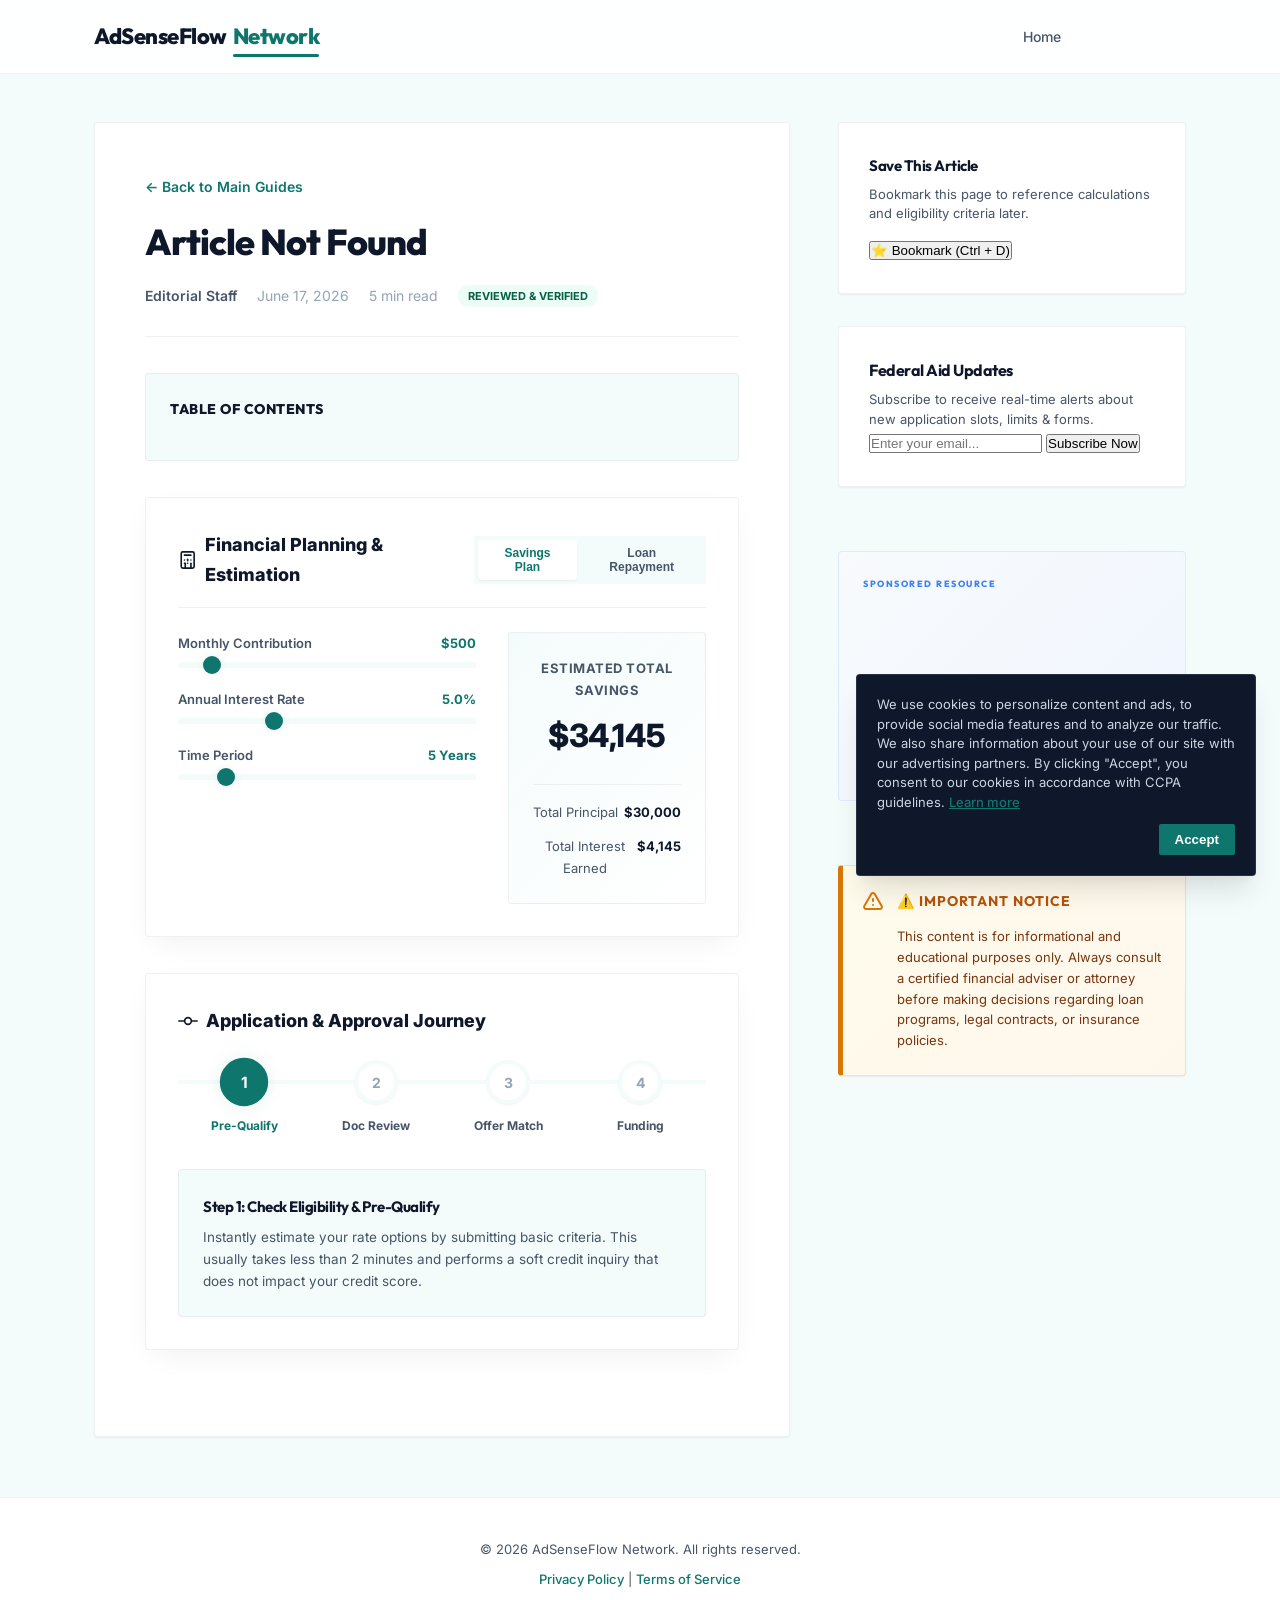
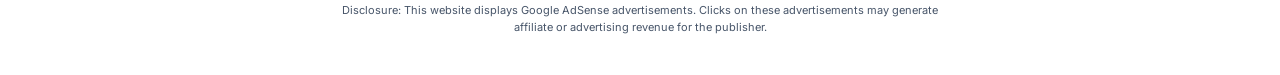
==== commit c719ca4e: "AutoPilot: update post.html" ====
--- a/post.html
+++ b/post.html
@@ -174,6 +174,25 @@
 
     <!-- Right Column: Sidebar -->
     <aside class="sidebar">
+      <!-- Bookmark Widget -->
+      <div class="widget bookmark-widget">
+        <h3 style="font-size: 15px; font-weight: 700; color: var(--text-primary); margin-bottom: 6px;">Save This Article</h3>
+        <p style="font-size: 13px; color: var(--text-muted); margin-bottom: 12px; line-height: 1.5;">Bookmark this page to reference calculations and eligibility criteria later.</p>
+        <button class="btn-bookmark" onclick="addBookmarkAlert()">
+          ⭐ Bookmark (Ctrl + D)
+        </button>
+      </div>
+
+      <!-- Newsletter/Subscription Widget -->
+      <div class="widget newsletter-widget">
+        <h3 style="font-size: 16px; font-weight: 700; color: var(--text-primary); margin-bottom: 6px;">Federal Aid Updates</h3>
+        <p style="font-size: 13px; color: var(--text-muted); line-height: 1.5;">Subscribe to receive real-time alerts about new application slots, limits & forms.</p>
+        <div class="newsletter-form">
+          <input type="email" class="newsletter-input" id="newsletter-email-input" placeholder="Enter your email...">
+          <button class="btn-subscribe" onclick="handleSubscribe()">Subscribe Now</button>
+        </div>
+      </div>
+
       <!-- High CPC Sidebar Ad Slot -->
       <div class="adsense-placeholder sidebar-ad" id="post-sidebar-ad-slot">
         <!-- Dynamic Ad Banner -->
@@ -511,6 +530,23 @@
       }, 200);
     }
 
+    // Bookmark Alert Handler
+    function addBookmarkAlert() {
+      alert("To bookmark this site, please press Ctrl + D (or Cmd + D on Mac) in your browser.");
+    }
+
+    // Subscribe Handler
+    function handleSubscribe() {
+      const emailInput = document.getElementById('newsletter-email-input');
+      const email = emailInput.value.trim();
+      if (!email) {
+        alert("Please enter a valid email address.");
+        return;
+      }
+      alert(`Thank you for subscribing! Free federal aid updates will be sent to: ${email}`);
+      emailInput.value = "";
+    }
+
     // Cookie Consent Handlers
     document.addEventListener('DOMContentLoaded', () => {
       if (document.getElementById('calc-slider-principal')) {
--- a/blog.css
+++ b/blog.css
@@ -619,44 +619,82 @@
   line-height: 1.9;
 }
 
-/* Premium Niche-Specific Disclaimer Box */
+/* Premium Niche-Specific Disclaimer Box with Icons */
 .niche-disclaimer-box {
-  background-color: #fffbeb;
-  border-left: 4px solid #d97706;
-  padding: 16px 20px;
-  border-radius: 8px;
-  margin-bottom: 28px;
-  font-size: 13.5px;
-  color: #78350f;
-  line-height: 1.6;
-}
+  background: #ffffff;
+  border: 1px solid rgba(15, 23, 42, 0.08);
+  border-left: 5px solid #64748b;
+  padding: 24px;
+  border-radius: 12px;
+  margin: 32px 0;
+  font-size: 14px;
+  color: #334155;
+  line-height: 1.65;
+  box-shadow: 0 4px 20px rgba(15, 23, 42, 0.02);
+  position: relative;
+  padding-left: 54px;
+}
+
+.niche-disclaimer-box::before {
+  content: "";
+  position: absolute;
+  top: 22px;
+  left: 20px;
+  width: 24px;
+  height: 24px;
+  background-repeat: no-repeat;
+  background-size: contain;
+  background-position: center;
+}
+
 .niche-disclaimer-box.legal {
-  background-color: #fef2f2;
-  border-left-color: #ef4444;
-  color: #991b1b;
-}
+  background: linear-gradient(135deg, #fffcfc, #fef2f2);
+  border-left-color: #dc2626;
+  border-color: rgba(220, 38, 38, 0.1);
+  color: #7f1d1d;
+}
+.niche-disclaimer-box.legal::before {
+  background-image: url("data:image/svg+xml,%3Csvg xmlns='http://www.w3.org/2000/svg' fill='none' viewBox='0 0 24 24' stroke='%23dc2626' stroke-width='2'%3E%3Cpath stroke-linecap='round' stroke-linejoin='round' d='M3 6l3 1m0 0l-3 9a5.002 5.002 0 006.001 0M6 7l3 9M6 7h3.5m3 0H20m0-3l3 1m0 0l-3 9a5.002 5.002 0 006.001 0M20 7l3 9M20 7H16.5M12 3v18m0-18L9 6m3-3l3 3'/%3E%3C/svg%3E");
+}
+
 .niche-disclaimer-box.finance {
-  background-color: #f0fdf4;
-  border-left-color: #22c55e;
-  color: #166534;
-}
+  background: linear-gradient(135deg, #fbfdfb, #f0fdf4);
+  border-left-color: #16a34a;
+  border-color: rgba(22, 163, 74, 0.1);
+  color: #14532d;
+}
+.niche-disclaimer-box.finance::before {
+  background-image: url("data:image/svg+xml,%3Csvg xmlns='http://www.w3.org/2000/svg' fill='none' viewBox='0 0 24 24' stroke='%2316a34a' stroke-width='2'%3E%3Cpath stroke-linecap='round' stroke-linejoin='round' d='M12 8c-1.657 0-3 .895-3 2s1.343 2 3 2 3 .895 3 2-1.343 2-3 2m0-8c1.11 0 2.08.402 2.599 1M12 8V7m0 1v8m0 0v1m0-1c-1.11 0-2.08-.402-2.599-1M21 12a9 9 0 11-18 0 9 9 0 0118 0z'/%3E%3C/svg%3E");
+}
+
 .niche-disclaimer-box.insurance {
-  background-color: #f0f9ff;
-  border-left-color: #0ea5e9;
-  color: #075985;
-}
+  background: linear-gradient(135deg, #fbfdff, #f0f9ff);
+  border-left-color: #0284c7;
+  border-color: rgba(2, 132, 199, 0.1);
+  color: #0c4a6e;
+}
+.niche-disclaimer-box.insurance::before {
+  background-image: url("data:image/svg+xml,%3Csvg xmlns='http://www.w3.org/2000/svg' fill='none' viewBox='0 0 24 24' stroke='%230284c7' stroke-width='2'%3E%3Cpath stroke-linecap='round' stroke-linejoin='round' d='M9 12l2 2 4-4m5.618-4.016A11.955 11.955 0 0112 2.944a11.955 11.955 0 01-8.618 3.04A12.02 12.02 0 003 9c0 5.591 3.824 10.29 9 11.622 5.176-1.332 9-6.03 9-11.622 0-1.042-.133-2.052-.382-3.016z'/%3E%3C/svg%3E");
+}
+
 .niche-disclaimer-box.tech {
-  background-color: #f8fafc;
-  border-left-color: #64748b;
-  color: #334155;
-}
+  background: linear-gradient(135deg, #fafbfc, #f8fafc);
+  border-left-color: #475569;
+  border-color: rgba(71, 85, 105, 0.1);
+  color: #1e293b;
+}
+.niche-disclaimer-box.tech::before {
+  background-image: url("data:image/svg+xml,%3Csvg xmlns='http://www.w3.org/2000/svg' fill='none' viewBox='0 0 24 24' stroke='%23475569' stroke-width='2'%3E%3Cpath stroke-linecap='round' stroke-linejoin='round' d='M9.75 17L9 20l-1 1h8l-1-1-.75-3M3 13h18M5 17h14a2 2 0 002-2V5a2 2 0 00-2-2H5a2 2 0 00-2 2v10a2 2 0 002 2z'/%3E%3C/svg%3E");
+}
+
 .niche-disclaimer-box strong {
   display: block;
-  margin-bottom: 4px;
-  font-weight: 700;
+  margin-bottom: 6px;
+  font-weight: 800;
   text-transform: uppercase;
-  font-size: 11.5px;
-  letter-spacing: 0.5px;
+  font-size: 12px;
+  letter-spacing: 0.8px;
+  color: inherit;
 }
 
 /* Cookie Consent Banner */
@@ -712,6 +750,20 @@
   border-radius: var(--radius-lg);
   padding: 24px;
   box-shadow: var(--shadow-sm);
+  position: relative;
+  padding-left: 54px;
+}
+.notice-widget::before {
+  content: "";
+  position: absolute;
+  top: 24px;
+  left: 18px;
+  width: 24px;
+  height: 24px;
+  background-repeat: no-repeat;
+  background-size: contain;
+  background-position: center;
+  background-image: url("data:image/svg+xml,%3Csvg xmlns='http://www.w3.org/2000/svg' fill='none' viewBox='0 0 24 24' stroke='%23d97706' stroke-width='2'%3E%3Cpath stroke-linecap='round' stroke-linejoin='round' d='M12 9v2m0 4h.01m-6.938 4h13.856c1.54 0 2.502-1.667 1.732-3L13.732 4c-.77-1.333-2.694-1.333-3.464 0L3.34 16c-.77 1.333.192 3 1.732 3z'/%3E%3C/svg%3E");
 }
 .notice-widget .widget-title {
   color: #b45309;
@@ -729,6 +781,430 @@
   line-height: 1.6;
 }
 
-
-
-
+/* Premium Visual Calculator Styling */
+.interactive-calculator-card {
+  background: var(--bg-card);
+  border: 1px solid var(--border);
+  border-radius: var(--radius-lg);
+  padding: 32px;
+  margin: 36px 0;
+  box-shadow: var(--shadow-md);
+}
+
+.calc-header {
+  display: flex;
+  justify-content: space-between;
+  align-items: center;
+  border-bottom: 1px solid var(--border);
+  padding-bottom: 16px;
+  margin-bottom: 24px;
+}
+
+.calc-title {
+  font-size: 18px;
+  font-weight: 800;
+  color: var(--text-primary);
+  display: flex;
+  align-items: center;
+  gap: 8px;
+}
+
+.calc-tabs {
+  display: flex;
+  background: var(--bg-main);
+  border-radius: var(--radius-sm);
+  padding: 4px;
+  gap: 4px;
+}
+
+.calc-tab-btn {
+  background: transparent;
+  border: none;
+  padding: 6px 14px;
+  font-size: 12px;
+  font-weight: 700;
+  color: var(--text-muted);
+  border-radius: 4px;
+  cursor: pointer;
+  transition: var(--transition);
+}
+
+.calc-tab-btn.active {
+  background: var(--bg-card);
+  color: var(--primary);
+  box-shadow: var(--shadow-sm);
+}
+
+.calc-grid {
+  display: grid;
+  grid-template-columns: 1.2fr 0.8fr;
+  gap: 32px;
+}
+
+@media (max-width: 768px) {
+  .calc-grid {
+    grid-template-columns: 1fr;
+    gap: 24px;
+  }
+}
+
+.calc-inputs {
+  display: flex;
+  flex-direction: column;
+  gap: 20px;
+}
+
+.calc-input-group {
+  display: flex;
+  flex-direction: column;
+  gap: 8px;
+}
+
+.calc-label-row {
+  display: flex;
+  justify-content: space-between;
+  font-size: 13px;
+  font-weight: 600;
+  color: var(--text-muted);
+}
+
+.calc-value-display {
+  color: var(--primary);
+  font-weight: 700;
+}
+
+.calc-slider {
+  -webkit-appearance: none;
+  width: 100%;
+  height: 6px;
+  border-radius: 3px;
+  background: var(--bg-main);
+  outline: none;
+  transition: background 0.3s;
+}
+
+.calc-slider::-webkit-slider-thumb {
+  -webkit-appearance: none;
+  appearance: none;
+  width: 18px;
+  height: 18px;
+  border-radius: 50%;
+  background: var(--primary);
+  cursor: pointer;
+  box-shadow: 0 0 10px var(--primary-glow);
+  transition: transform 0.1s ease;
+}
+
+.calc-slider::-webkit-slider-thumb:hover {
+  transform: scale(1.2);
+}
+
+.calc-results {
+  background: linear-gradient(135deg, var(--bg-main), rgba(255,255,255,0.4));
+  border: 1px solid var(--border);
+  border-radius: var(--radius-md);
+  padding: 24px;
+  display: flex;
+  flex-direction: column;
+  justify-content: center;
+  align-items: center;
+  text-align: center;
+}
+
+.calc-result-title {
+  font-size: 13px;
+  font-weight: 700;
+  text-transform: uppercase;
+  letter-spacing: 0.5px;
+  color: var(--text-muted);
+  margin-bottom: 8px;
+}
+
+.calc-result-value {
+  font-size: 32px;
+  font-weight: 800;
+  color: var(--text-primary);
+  margin-bottom: 20px;
+  letter-spacing: -0.5px;
+}
+
+.calc-breakdown {
+  width: 100%;
+  display: flex;
+  flex-direction: column;
+  gap: 12px;
+  border-top: 1px solid var(--border);
+  padding-top: 16px;
+}
+
+.calc-breakdown-row {
+  display: flex;
+  justify-content: space-between;
+  font-size: 13px;
+  color: var(--text-muted);
+}
+
+.calc-breakdown-row span:last-child {
+  font-weight: 700;
+  color: var(--text-primary);
+}
+
+/* Premium Timeline Styling */
+.interactive-timeline-card {
+  background: var(--bg-card);
+  border: 1px solid var(--border);
+  border-radius: var(--radius-lg);
+  padding: 32px;
+  margin: 36px 0;
+  box-shadow: var(--shadow-md);
+}
+
+.timeline-title {
+  font-size: 18px;
+  font-weight: 800;
+  color: var(--text-primary);
+  margin-bottom: 24px;
+  display: flex;
+  align-items: center;
+  gap: 8px;
+}
+
+.timeline-steps {
+  display: flex;
+  justify-content: space-between;
+  position: relative;
+  margin-bottom: 32px;
+}
+
+.timeline-steps::before {
+  content: '';
+  position: absolute;
+  top: 20px;
+  left: 0;
+  right: 0;
+  height: 4px;
+  background: var(--bg-main);
+  z-index: 1;
+}
+
+.timeline-progress-line {
+  position: absolute;
+  top: 20px;
+  left: 0;
+  height: 4px;
+  background: var(--primary);
+  z-index: 2;
+  transition: width 0.4s cubic-bezier(0.16, 1, 0.3, 1);
+  width: 0%;
+}
+
+.timeline-step-node {
+  display: flex;
+  flex-direction: column;
+  align-items: center;
+  position: relative;
+  z-index: 3;
+  cursor: pointer;
+  width: 25%;
+}
+
+.timeline-node-circle {
+  width: 44px;
+  height: 44px;
+  border-radius: 50%;
+  background: var(--bg-card);
+  border: 4px solid var(--bg-main);
+  display: flex;
+  justify-content: center;
+  align-items: center;
+  font-size: 14px;
+  font-weight: 700;
+  color: var(--text-light);
+  transition: var(--transition);
+  box-shadow: var(--shadow-sm);
+}
+
+.timeline-step-node.active .timeline-node-circle {
+  border-color: var(--primary);
+  background: var(--primary);
+  color: white;
+  box-shadow: 0 0 15px var(--primary-glow);
+  transform: scale(1.1);
+}
+
+.timeline-step-node.completed .timeline-node-circle {
+  border-color: var(--primary);
+  color: var(--primary);
+}
+
+.timeline-node-label {
+  margin-top: 12px;
+  font-size: 12px;
+  font-weight: 700;
+  color: var(--text-muted);
+  text-align: center;
+  transition: var(--transition);
+}
+
+.timeline-step-node.active .timeline-node-label {
+  color: var(--primary);
+}
+
+.timeline-details-pane {
+  background: var(--bg-main);
+  border-radius: var(--radius-md);
+  padding: 24px;
+  border: 1px solid var(--border);
+  min-height: 120px;
+  transition: opacity 0.3s ease, transform 0.3s ease;
+}
+
+.timeline-details-pane h4 {
+  font-size: 15px;
+  font-weight: 700;
+  color: var(--text-primary);
+  margin-bottom: 8px;
+}
+
+.timeline-details-pane p {
+  font-size: 13.5px;
+  color: var(--text-muted);
+  line-height: 1.6;
+  margin-bottom: 0;
+}
+
+/* Premium Visual Official Action Box */
+.official-action-box {
+  background: linear-gradient(135deg, var(--bg-main), #ffffff);
+  border: 1px solid var(--border);
+  border-left: 5px solid var(--primary);
+  border-radius: var(--radius-md);
+  padding: 28px;
+  margin: 36px 0;
+  box-shadow: var(--shadow-sm);
+  position: relative;
+  overflow: hidden;
+}
+
+.official-action-box::before {
+  content: "";
+  position: absolute;
+  top: -20px;
+  right: -20px;
+  width: 100px;
+  height: 100px;
+  background: var(--primary-glow);
+  border-radius: 50%;
+  z-index: 1;
+}
+
+.action-tag {
+  display: inline-block;
+  background: var(--primary);
+  color: #ffffff;
+  font-size: 10px;
+  font-weight: 800;
+  padding: 4px 10px;
+  border-radius: 30px;
+  letter-spacing: 1px;
+  margin-bottom: 14px;
+  text-transform: uppercase;
+  z-index: 2;
+  position: relative;
+}
+
+.official-action-box h4 {
+  font-size: 18px;
+  font-weight: 800;
+  margin-bottom: 8px;
+  color: var(--text-primary);
+  z-index: 2;
+  position: relative;
+}
+
+.official-action-box p {
+  font-size: 14px;
+  color: var(--text-muted);
+  line-height: 1.6;
+  margin-bottom: 20px !important;
+  z-index: 2;
+  position: relative;
+}
+
+.action-button-link {
+  display: inline-block;
+  background: var(--text-primary);
+  color: #ffffff !important;
+  text-decoration: none;
+  font-size: 13px;
+  font-weight: 700;
+  padding: 12px 24px;
+  border-radius: var(--radius-sm);
+  transition: var(--transition);
+  z-index: 2;
+  position: relative;
+  box-shadow: 0 4px 12px rgba(15, 23, 42, 0.15);
+}
+
+.action-button-link:hover {
+  background: var(--primary);
+  transform: translateY(-2px);
+  box-shadow: 0 6px 16px var(--primary-glow);
+}
+
+/* Premium Structured Step-by-Step Lists (One item per line, vertical stack) */
+.step-list {
+  list-style: none;
+  padding: 0 !important;
+  margin: 32px 0 !important;
+  display: flex;
+  flex-direction: column;
+  gap: 20px;
+}
+
+.step-item {
+  display: flex;
+  align-items: flex-start;
+  gap: 18px;
+  background: #ffffff;
+  border: 1px solid var(--border);
+  border-radius: var(--radius-md);
+  padding: 20px 24px;
+  box-shadow: var(--shadow-sm);
+  transition: var(--transition);
+}
+
+.step-item:hover {
+  border-color: rgba(79, 70, 229, 0.15);
+  box-shadow: var(--shadow-md);
+  transform: translateX(4px);
+}
+
+.step-number {
+  flex-shrink: 0;
+  width: 32px;
+  height: 32px;
+  background-color: var(--primary);
+  color: #ffffff;
+  border-radius: 50%;
+  display: flex;
+  justify-content: center;
+  align-items: center;
+  font-weight: 800;
+  font-size: 14px;
+  box-shadow: 0 4px 10px var(--primary-glow);
+}
+
+.step-content {
+  font-size: 15px;
+  line-height: 1.6;
+  color: var(--text-primary);
+  margin: 0 !important;
+}
+
+.step-content strong {
+  font-weight: 700;
+  color: var(--primary);
+}
+
+
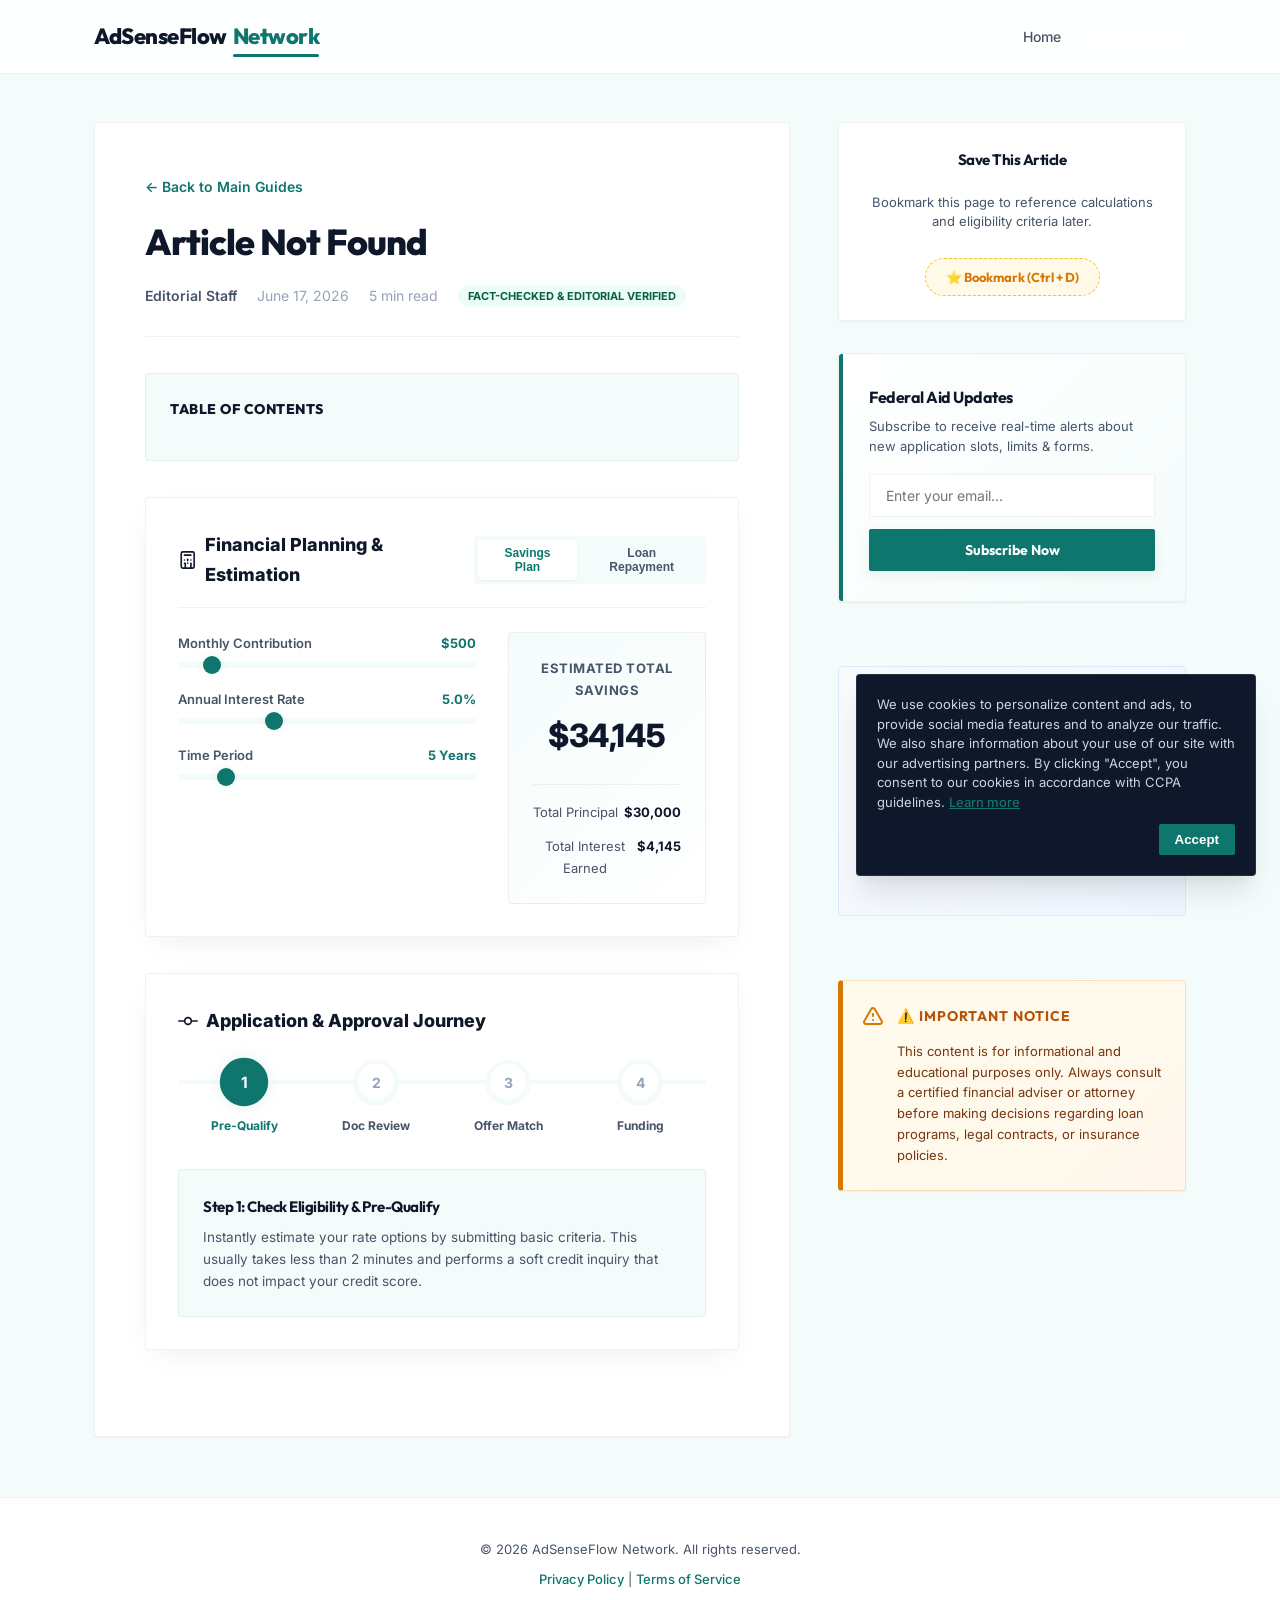
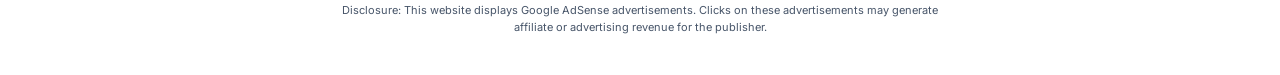
==== commit d16e417c: "AutoPilot: update post.html" ====
--- a/post.html
+++ b/post.html
@@ -67,7 +67,7 @@
           <span class="author-badge" id="art-author">Editorial Staff</span>
           <span id="art-date">June 17, 2026</span>
           <span id="art-readtime">5 min read</span>
-          <span class="editorial-status">Reviewed & Verified</span>
+          <span class="editorial-status">Fact-Checked & Editorial Verified</span>
         </div>
       </div>
 
--- a/blog.css
+++ b/blog.css
@@ -1207,4 +1207,103 @@
   color: var(--primary);
 }
 
-
+/* Newsletter & Bookmark Widgets Styling */
+.newsletter-widget {
+  background: linear-gradient(135deg, var(--bg-card), var(--bg-main));
+  border: 1px solid var(--border);
+  padding: 30px;
+  border-radius: var(--radius-lg);
+  position: relative;
+  overflow: hidden;
+}
+
+.newsletter-widget::before {
+  content: "";
+  position: absolute;
+  top: 0;
+  left: 0;
+  width: 4px;
+  height: 100%;
+  background: var(--primary);
+}
+
+.newsletter-form {
+  margin-top: 18px;
+  display: flex;
+  flex-direction: column;
+  gap: 12px;
+}
+
+.newsletter-input {
+  width: 100%;
+  padding: 12px 16px;
+  border-radius: var(--radius-sm);
+  border: 1px solid var(--border);
+  font-family: inherit;
+  font-size: 14px;
+  background: #ffffff;
+  transition: var(--transition);
+  outline: none;
+}
+
+.newsletter-input:focus {
+  border-color: var(--primary);
+  box-shadow: 0 0 0 3px var(--primary-glow);
+}
+
+.btn-subscribe {
+  width: 100%;
+  padding: 12px;
+  background: var(--primary);
+  color: white;
+  border: none;
+  border-radius: var(--radius-sm);
+  font-family: var(--font-headings);
+  font-weight: 700;
+  font-size: 14px;
+  cursor: pointer;
+  transition: var(--transition);
+  text-align: center;
+  box-shadow: 0 4px 12px var(--primary-glow);
+}
+
+.btn-subscribe:hover {
+  background: #3930d8;
+  transform: translateY(-1px);
+}
+
+.bookmark-widget {
+  background: var(--bg-card);
+  border: 1px solid var(--border);
+  padding: 24px;
+  border-radius: var(--radius-lg);
+  text-align: center;
+  display: flex;
+  flex-direction: column;
+  align-items: center;
+  gap: 14px;
+}
+
+.btn-bookmark {
+  display: inline-flex;
+  align-items: center;
+  gap: 8px;
+  padding: 10px 20px;
+  background: rgba(251, 191, 36, 0.1);
+  color: #d97706;
+  border: 1px dashed #fbbf24;
+  border-radius: 30px;
+  font-family: var(--font-headings);
+  font-weight: 700;
+  font-size: 13px;
+  cursor: pointer;
+  transition: var(--transition);
+}
+
+.btn-bookmark:hover {
+  background: rgba(251, 191, 36, 0.2);
+  transform: scale(1.03);
+}
+
+
+
